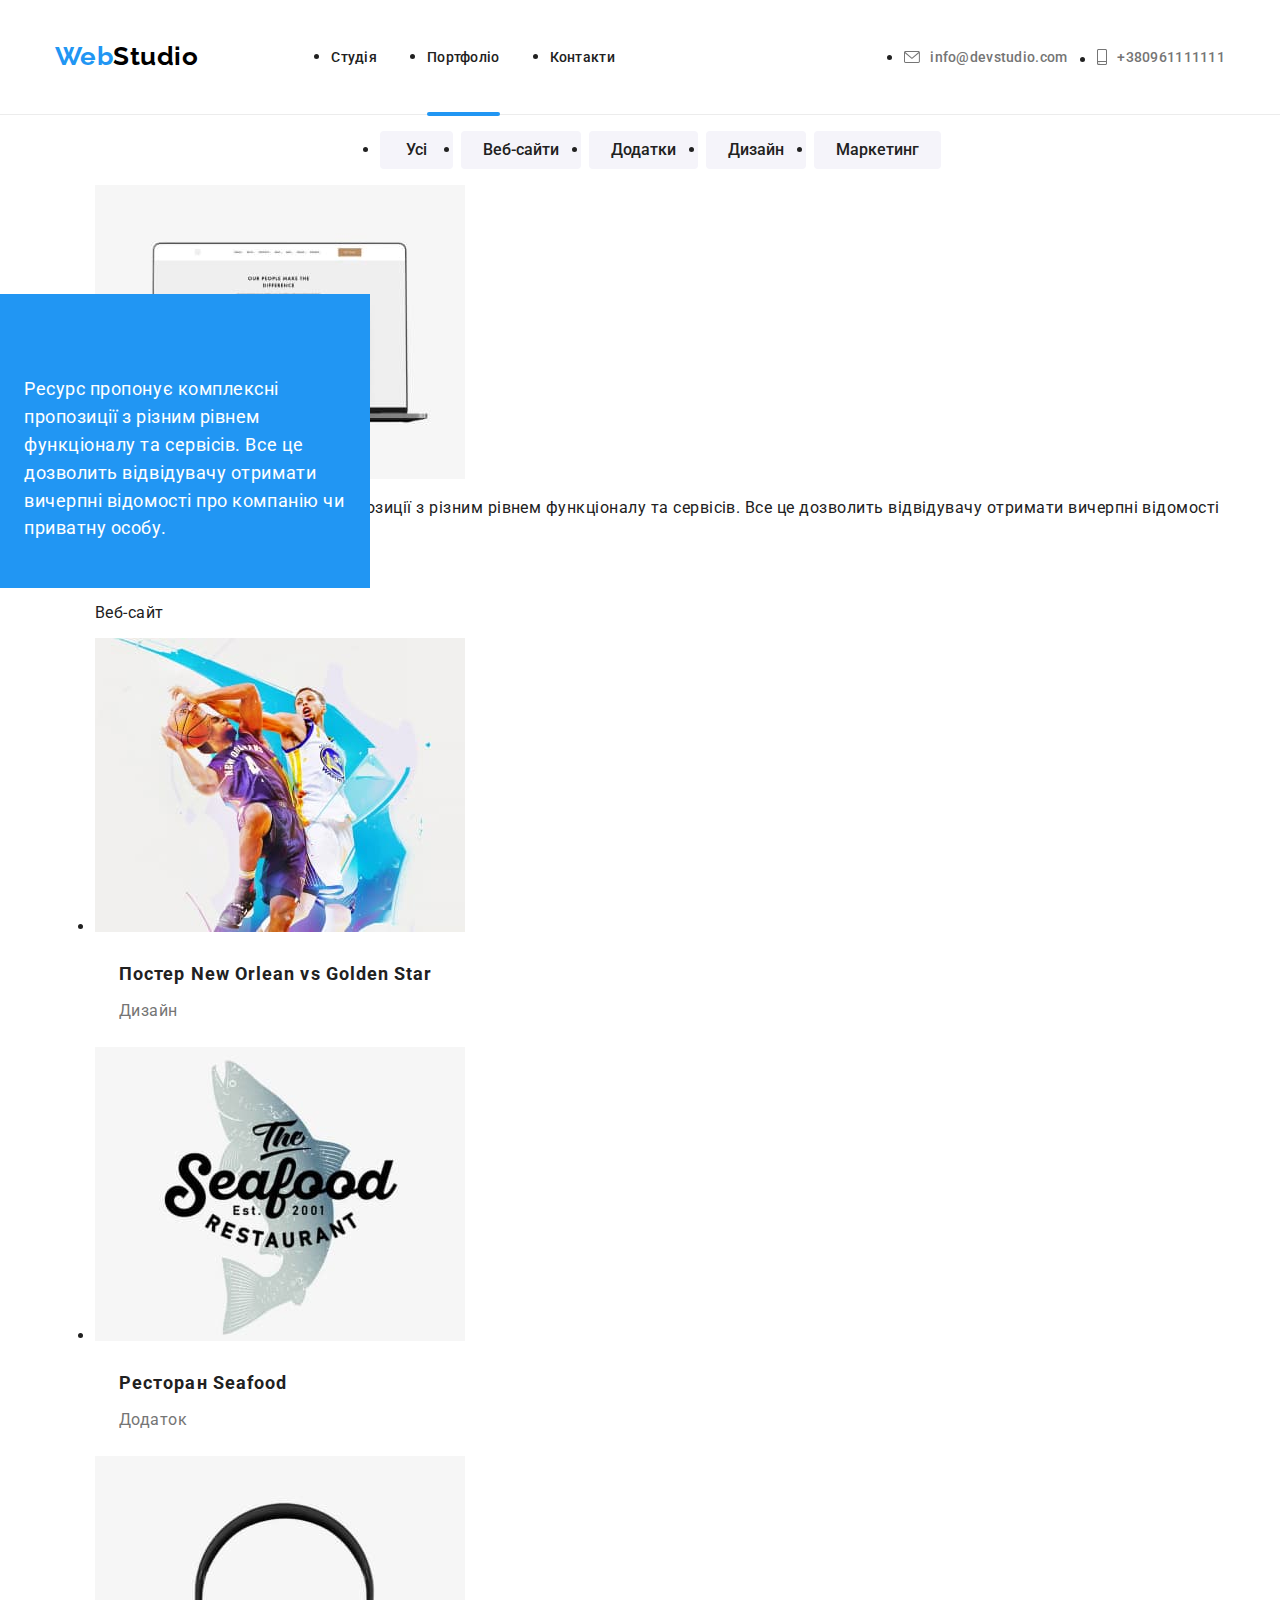
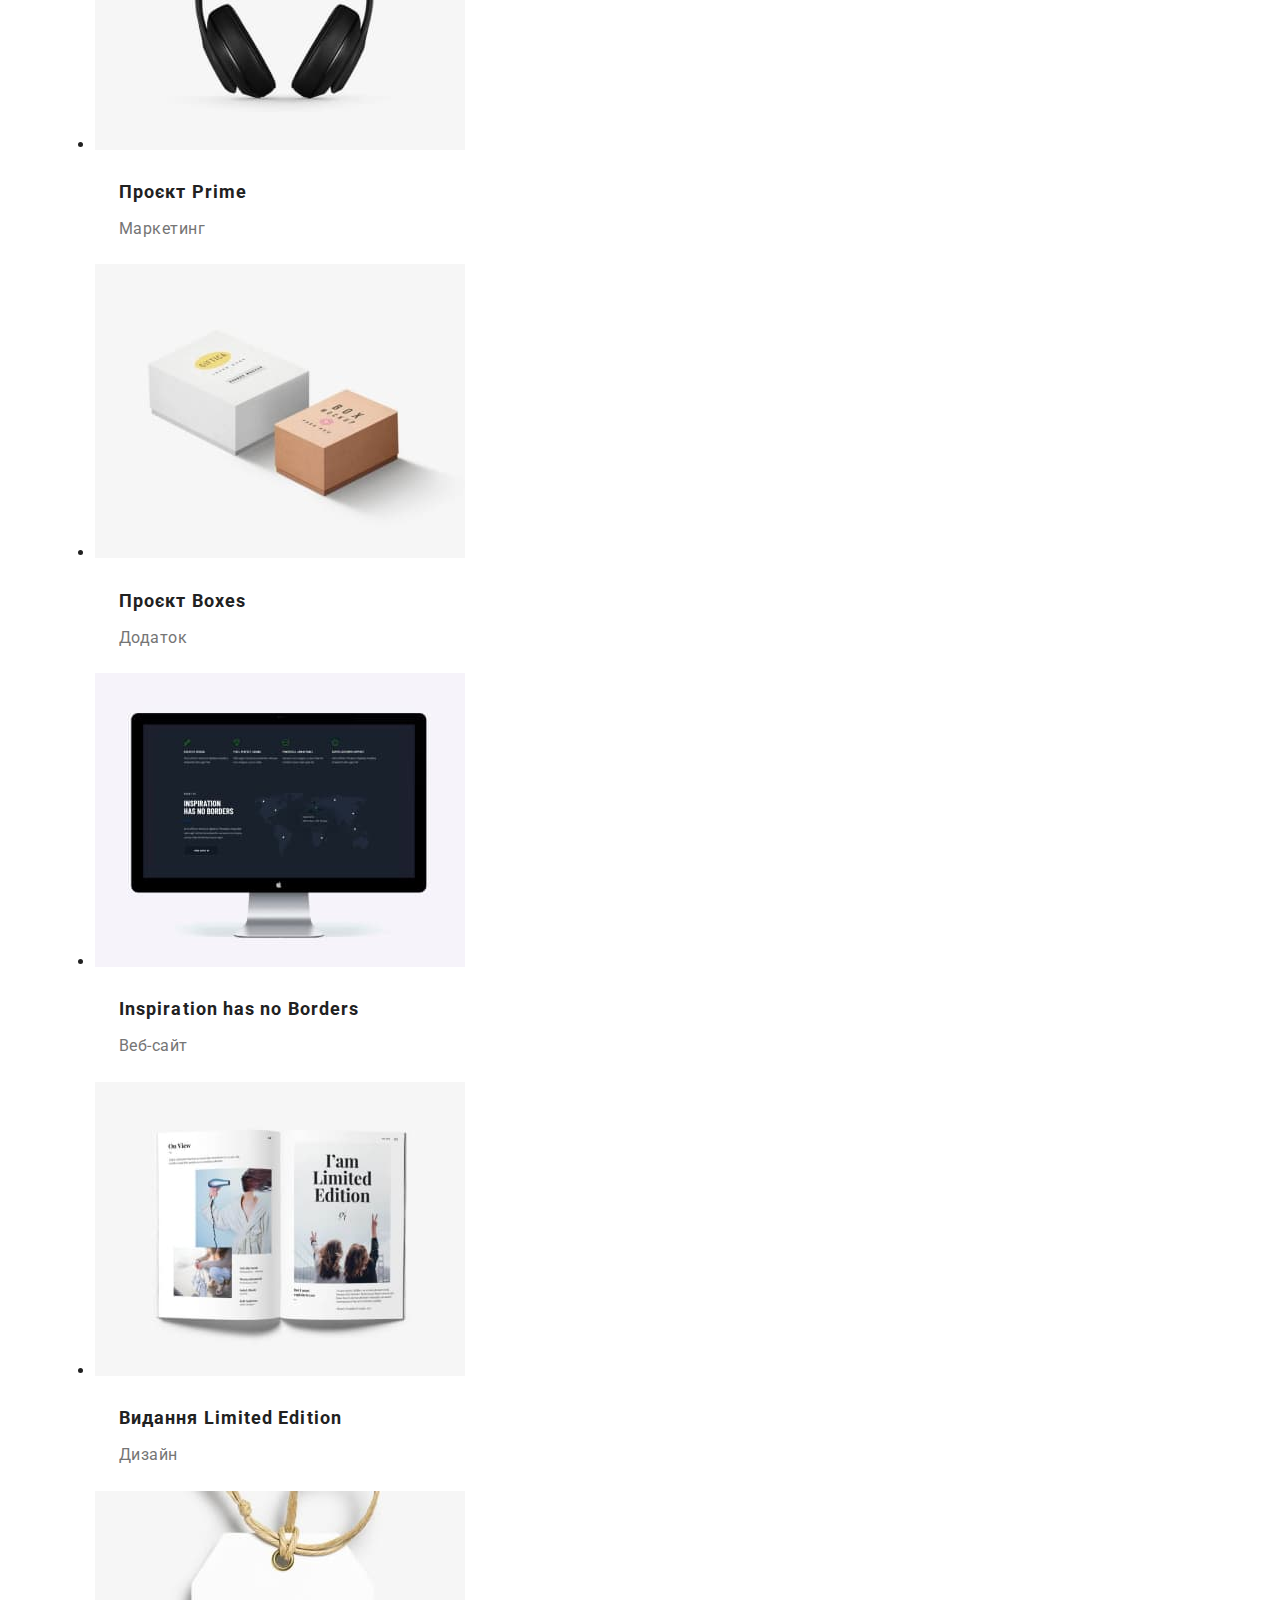
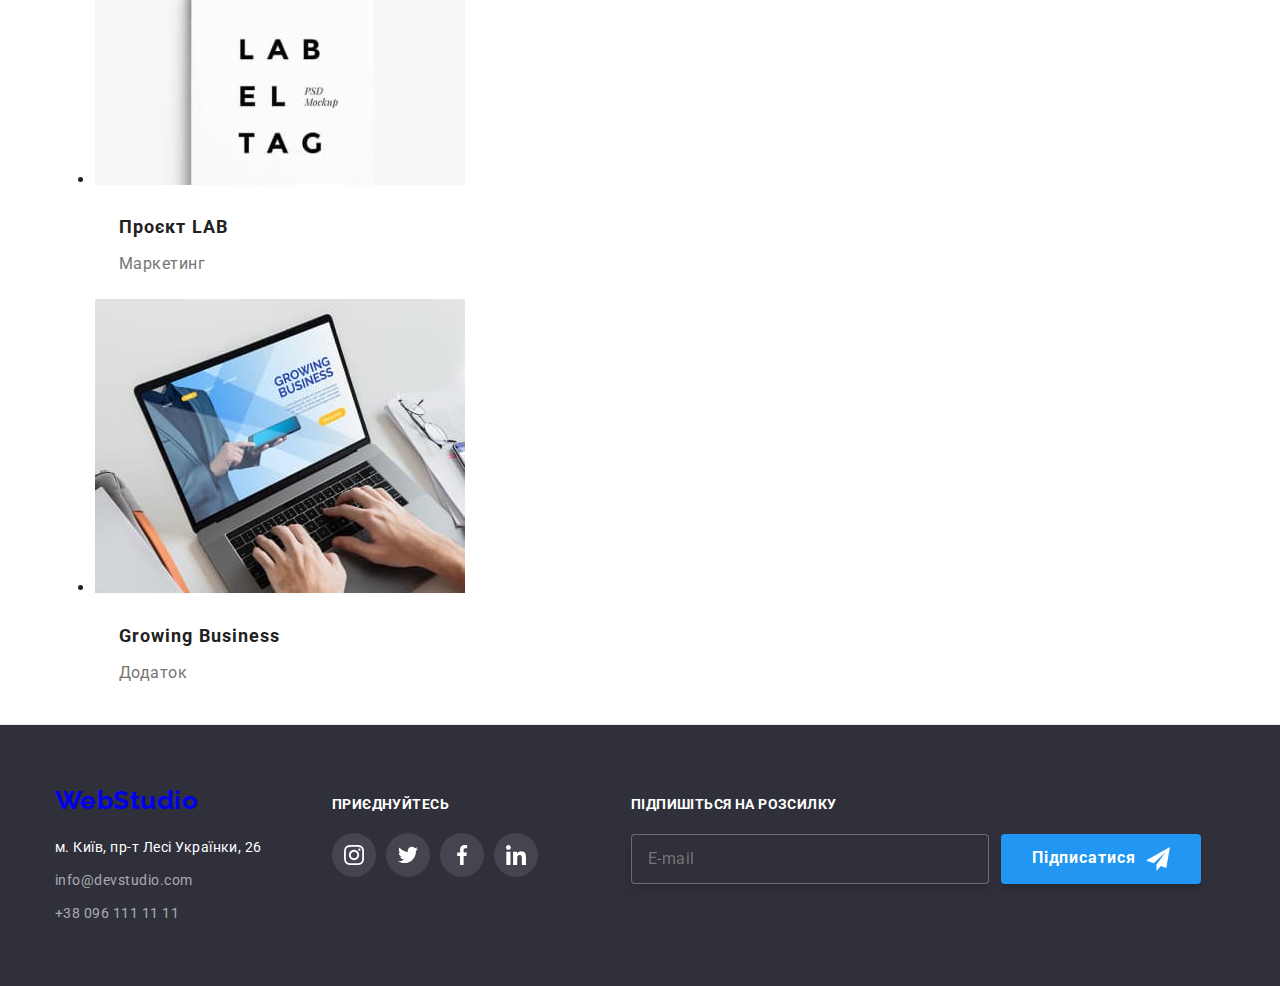
==== portfolio.html @ 1a18582b "Резка в scss, меняет названия классов портфолио" ====
<!DOCTYPE html>
<html lang="en">
  <head>
    <meta charset="UTF-8" />
    <meta http-equiv="X-UA-Compatible" content="IE=edge" />
    <meta name="viewport" content="width=device-width, initial-scale=1.0" />
    <title>Портфоліо</title>
    <link
      href="https://fonts.googleapis.com/css2?family=Raleway:wght@700&family=Roboto:wght@400;500;700;900&display=swap"
      rel="stylesheet"
    />
    <link
      rel="stylesheet"
      href="https://cdnjs.cloudflare.com/ajax/libs/modern-normalize/1.0.0/modern-normalize.min.css"
    />
    <link rel="stylesheet" href="./css/main.min.css" />
    <link rel="stylesheet" href="./css/styles.css" />
  </head>
  <body>
    <!--Шапка сайту-->
    <header class="header">
      <section class="section">
        <div class="container">
          <nav class="header__navigation">
            <a href="./index.html" class="header__logo logo">
              <span class="logo__first">Web</span><span class="logo__second">Studio</span>
            </a>
            <ul class="site-menu__list site-menu">
              <li class="site-menu__item">
                <a href="./index.html" class="site-menu__link">Студія</a>
              </li>
              <li class="site-menu__item">
                <a href="Портфоліо" class="site-menu__link site-menu__link--current">Портфоліо</a>
              </li>
              <li class="site-menu__item">
                <a href="Контакти" class="site-menu__link">Контакти</a>
              </li>
            </ul>
          </nav>
          <ul class="contact__list contact">
            <li class="contact__item">
              <a class="contact__link" href="#" aria-label="envelope">
                <svg class="contact__icon" width="16" height="12">
                  <use href="./images/symbol-defs.svg#icon-envelope"></use>
                </svg>
                info@devstudio.com
              </a>
            </li>
            <li class="contact__item">
              <a class="contact__link" href="#" aria-label="smartphone">
                <svg class="contact__icon" width="10" height="16">
                  <use href="./images/symbol-defs.svg#icon-smartphone"></use>
                </svg>
                +380961111111
              </a>
            </li>
          </ul>
        </div>
      </section>
    </header>

    <main>
      <section class="section">
        <div class="container">
          <div class="portfolio">
            <h1 class="title-none">Портфоліо</h1>
            <ul class="portfolio-menu__list portfolio-menu">
              <li class="portfolio-menu__button">
                <button type="button" class="portfolio__button">Усі</button>
              </li>
              <li class="portfolio-menu__button">
                <button type="button" class="portfolio__button">Веб-сайти</button>
              </li>
              <li class="portfolio-menu__button">
                <button type="button" class="portfolio__button">Додатки</button>
              </li>
              <li class="portfolio-menu__button">
                <button type="button" class="portfolio__button">Дизайн</button>
              </li>
              <li class="portfolio-menu__button">
                <button type="button" class="portfolio__button">Маркетинг</button>
              </li>
            </ul>

            <ul class="projects__list projects">
              <li class="projects__item">
                <div class="projects__box">
                  <img src="./images/technocrack.jpg" alt="technocrack" width="370" height="294" />
                  <div class="projects__overlay">
                    <p>
                      Ресурс пропонує комплексні пропозиції з різним рівнем функціоналу та сервісів.
                      Все це дозволить відвідувачу отримати вичерпні відомості про компанію чи
                      приватну особу.
                    </p>
                  </div>
                </div>
                <div class="projects__name">
                  <h2 class="projects__title">Технокряк</h2>
                  <p class="projects__technology">Веб-сайт</p>
                </div>
              </li>

              <li class="projects__item">
                <div class="projects__box">
                  <img
                    src="./images/posternewstar.jpg"
                    alt="Постер New Orlean vs Golden Star"
                    width="370"
                    height="294"
                  />
                  <div class="projects-overlay">
                    <p>
                      Ресурс пропонує комплексні пропозиції з різним рівнем функціоналу та сервісів.
                      Все це дозволить відвідувачу отримати вичерпні відомості про компанію чи
                      приватну особу.
                    </p>
                  </div>
                </div>
                <div class="collection-name">
                  <h2 class="title">Постер New Orlean vs Golden Star</h2>
                  <p class="text">Дизайн</p>
                </div>
              </li>

              <li class="projects__item">
                <div class="projects__box">
                  <img
                    src="./images/restaurantseafood.jpg"
                    alt="Ресторан Seafood"
                    width="370"
                    height="294"
                  />
                  <div class="projects-overlay">
                    <p>
                      Ресурс пропонує комплексні пропозиції з різним рівнем функціоналу та сервісів.
                      Все це дозволить відвідувачу отримати вичерпні відомості про компанію чи
                      приватну особу.
                    </p>
                  </div>
                </div>

                <div class="collection-name">
                  <h2 class="title">Ресторан Seafood</h2>
                  <p class="text">Додаток</p>
                </div>
              </li>

              <li class="projects__item">
                <div class="projects__box">
                  <img
                    src="./images/projectprime.jpg"
                    alt="Проєкт Prime"
                    width="370"
                    height="294"
                  />
                  <div class="projects-overlay">
                    <p>
                      Ресурс пропонує комплексні пропозиції з різним рівнем функціоналу та сервісів.
                      Все це дозволить відвідувачу отримати вичерпні відомості про компанію чи
                      приватну особу.
                    </p>
                  </div>
                </div>

                <div class="collection-name">
                  <h2 class="title">Проєкт Prime</h2>
                  <p class="text">Маркетинг</p>
                </div>
              </li>

              <li class="projects__item">
                <div class="projects__box">
                  <img
                    src="./images/projectboxes.jpg"
                    alt="Проєкт Boxes"
                    width="370"
                    height="294"
                  />
                  <div class="projects-overlay">
                    <p>
                      Ресурс пропонує комплексні пропозиції з різним рівнем функціоналу та сервісів.
                      Все це дозволить відвідувачу отримати вичерпні відомості про компанію чи
                      приватну особу.
                    </p>
                  </div>
                </div>
                <div class="collection-name">
                  <h2 class="title">Проєкт Boxes</h2>
                  <p class="text">Додаток</p>
                </div>
              </li>

              <li class="projects__item">
                <div class="projects__box">
                  <img
                    src="./images/inspiration.jpg"
                    alt="Inspiration has no Borders"
                    width="370"
                    height="294"
                  />
                  <div class="projects-overlay">
                    <p>
                      Ресурс пропонує комплексні пропозиції з різним рівнем функціоналу та сервісів.
                      Все це дозволить відвідувачу отримати вичерпні відомості про компанію чи
                      приватну особу.
                    </p>
                  </div>
                </div>
                <div class="collection-name">
                  <h2 class="title">Inspiration has no Borders</h2>
                  <p class="text">Веб-сайт</p>
                </div>
              </li>

              <li class="projects__item">
                <div class="projects__box">
                  <img
                    src="./images/limitededition.jpg"
                    alt="Видання Limited Edition"
                    width="370"
                    height="294"
                  />
                  <div class="projects-overlay">
                    <p>
                      Ресурс пропонує комплексні пропозиції з різним рівнем функціоналу та сервісів.
                      Все це дозволить відвідувачу отримати вичерпні відомості про компанію чи
                      приватну особу.
                    </p>
                  </div>
                </div>

                <div class="collection-name">
                  <h2 class="title">Видання Limited Edition</h2>
                  <p class="text">Дизайн</p>
                </div>
              </li>

              <li class="projects__item">
                <div class="projects__box">
                  <img src="./images/projectlab.jpg" alt="Проєкт LAB" width="370" height="294" />
                  <div class="projects-overlay">
                    <p>
                      Ресурс пропонує комплексні пропозиції з різним рівнем функціоналу та сервісів.
                      Все це дозволить відвідувачу отримати вичерпні відомості про компанію чи
                      приватну особу.
                    </p>
                  </div>
                </div>

                <div class="collection-name">
                  <h2 class="title">Проєкт LAB</h2>
                  <p class="text">Маркетинг</p>
                </div>
              </li>

              <li class="projects__item">
                <div class="projects__box">
                  <img
                    src="./images/growingbusiness.jpg"
                    alt="Growing Business"
                    width="370"
                    height="294"
                  />
                  <div class="projects-overlay">
                    <p>
                      Ресурс пропонує комплексні пропозиції з різним рівнем функціоналу та сервісів.
                      Все це дозволить відвідувачу отримати вичерпні відомості про компанію чи
                      приватну особу.
                    </p>
                  </div>
                </div>

                <div class="collection-name">
                  <h2 class="title">Growing Business</h2>
                  <p class="text">Додаток</p>
                </div>
              </li>
            </ul>
          </div>
        </div>
      </section>
    </main>

    <!--Footer-->
    <footer>
      <div class="footer">
        <div class="container social">
          <div>
            <a href="./index.html" class="logo">
              <span class="logo-first">Web</span><span class="logo-third">Studio</span>
            </a>
            <!--Contacts-->
            <address class="contacts">
              <ul class="contacts list">
                <li class="item">
                  <a
                    href="https://goo.gl/maps/4yeFiKxMRU1gBtnu8"
                    target="_blank"
                    rel="noopener noreferrer"
                    class="address list"
                    >м. Київ, пр-т Лесі Українки, 26</a
                  >
                </li>
                <li class="item email"><a href="" class="connect">info@devstudio.com</a></li>
                <li class="item phone"><a href="" class="connect">+38 096 111 11 11</a></li>
              </ul>
            </address>
          </div>

          <div class="vector">
            <h2 class="title">приєднуйтесь</h2>
            <ul class="vector list">
              <li class="item">
                <a class="link-svg" href="#" aria-label="instagram">
                  <svg class="icon" width="20" height="20">
                    <use href="./images/symbol-defs.svg#icon-instagram"></use>
                  </svg>
                </a>
              </li>
              <li class="item">
                <a class="link-svg" href="#" aria-label="twitter">
                  <svg class="icon" width="20" height="20">
                    <use href="./images/symbol-defs.svg#icon-twitter"></use>
                  </svg>
                </a>
              </li>
              <li class="item">
                <a class="link-svg" href="#" aria-label="facebook">
                  <svg class="icon" width="20" height="20">
                    <use href="./images/symbol-defs.svg#icon-facebook"></use>
                  </svg>
                </a>
              </li>
              <li class="item">
                <a class="link-svg" href="#" aria-label="linkedin">
                  <svg class="icon" width="20" height="20">
                    <use href="./images/symbol-defs.svg#icon-linkedin"></use>
                  </svg>
                </a>
              </li>
            </ul>
          </div>
          <div>
            <form class="submit-form" autocomplete="off">
              <div class="submit-field">
                <label for="email">Підпишіться на розсилку</label>
                <div class="submit">
                  <input type="email" name="email" id="email" placeholder="E-mail" />
                  <button class="submit-button" type="submit">
                    Підписатися
                    <svg class="submit-svg" width="24" height="24">
                      <use href="./images/button_send/symbol-defs.svg#icon-icon-send-2-1"></use>
                    </svg>
                  </button>
                </div>
              </div>
            </form>
          </div>
        </div>
      </div>
    </footer>
  </body>
</html>
---- css/main.min.css ----
:root{--primary-text-color: rgba(33, 33, 33, 1);--secondary-text-color: rgba(117, 117, 117, 1);--tertiary-text-color: rgba(255, 255, 255, 0.6);--accent-color: rgba(33, 150, 243, 1);--logo-first-color: rgba(0, 0, 0, 1);--button-text-color: rgba(255, 255, 255, 1);--bcg-button-color: rgba(245, 244, 250, 1);--bcg-hero-color: rgba(47, 48, 58, 1);--color-border-projects: rgba(238, 238, 238, 1);--color-border-header: rgba(236, 236, 236, 1);--color-icon: rgba(175, 177, 184, 1);--gradient-hero: rgba(47, 48, 58, 0.4);--color-thumb-text: rgba(47, 48, 58, 0.8);--form-field-input: rgba(33, 33, 33, 0.2);--form-button-bcg-hover: rgba(24, 140, 232, 1)}:root{--timing-function: cubic-bezier(0.4, 0, 0.2, 1)}body{background-color:var(--button-text-color);color:var(--primary-text-color);font-family:"Roboto",sans-serif;font-weight:400;font-style:normal;letter-spacing:.03em}.list{padding:0;margin:0;list-style:none}.container{width:1200px;margin-left:auto;margin-right:auto;padding-right:15px;padding-left:15px}.section .title{margin:0;color:var(--primary-text-color);font-weight:700;font-size:36px;line-height:1.2;text-align:center;letter-spacing:.03em}.section .title-none{display:none}.section h2.title{margin-bottom:50px}.container{display:flex;align-items:center}.section{display:flex;border-bottom-width:1px;border-bottom-style:solid;border-bottom-color:var(--color-border-header)}.header__navigation{display:flex;align-items:center}.site-menu__list{display:flex;position:relative;padding-top:32px;padding-bottom:32px;margin-left:93px}.site-menu__list .site-menu__item+.site-menu__item{margin-left:50px}.site-menu__link{color:var(--primary-text-color);font-weight:500;font-size:14px;line-height:1.2;letter-spacing:.02em;text-decoration:none;transition:color 250ms var(--timing-function)}.site-menu__link:hover,.site-menu__link:focus{color:var(--accent-color)}.site-menu__link--current{position:relative}.site-menu__link--current::after{content:"";position:absolute;left:0;top:63px;bottom:0;width:100%;height:4px;background-color:var(--accent-color);-webkit-text-decoration:dashed;text-decoration:dashed;border-radius:2px;opacity:1}.contact__list{display:flex;margin-left:auto}.contact__list .contact__item+.contact__item{margin-left:30px}.contact__link{display:inline-flex;align-items:center;padding-top:32px;padding-bottom:32px;color:var(--secondary-text-color);font-weight:500;font-size:14px;line-height:1.2;letter-spacing:.02em;text-decoration:none;transition:color 250ms var(--timing-function)}.contact__link:hover,.contact__link:focus{color:var(--accent-color)}.contact__link .contact__icon{fill:currentColor;margin-right:10px}.overlay{max-width:1600px;height:600px;margin-right:auto;margin-left:auto;padding-top:200px;padding-bottom:200px;outline:1px solid var(--overlay);background-image:linear-gradient(var(--gradient-hero), var(--gradient-hero)),url("../images/hero.jpg");background-color:var(--bcg-hero-color);background-repeat:no-repeat;background-position:center;background-size:cover;text-align:center}.hero{text-align:center}.hero__title{margin-top:0;margin-bottom:30px;color:var(--button-text-color);font-weight:900;font-size:44px;line-height:1.36;letter-spacing:.06em;text-transform:uppercase}.features{display:flex}.features .feature+.feature{margin-left:30px}.section.features{padding-bottom:94px;padding-top:94px}.features .title{margin-top:30px;margin-bottom:10px;color:var(--primary-text-color);font-weight:700;font-size:14px;line-height:1.2;text-transform:uppercase;text-align:left}.features .text{color:var(--secondary-text-color);font-size:14px;line-height:1.71}.feature::before{display:inline-block;content:"";width:270px;height:120px;border-radius:4px;background-color:var(--bcg-button-color);background-repeat:no-repeat;background-position:center}.feature.first::before{background-image:url(../images/antenna.svg)}.feature.second::before{background-image:url(../images/clock.svg)}.feature.third::before{background-image:url(../images/diagram.svg)}.feature.fouth::before{background-image:url(../images/astronaut.svg)}.section.works{padding-bottom:94px}.work{display:flex;justify-content:space-between;max-height:294px}.work .item{display:block;position:relative;overflow:hidden}.thumb-text{margin:0;padding-top:27px;padding-bottom:27px}.thumb-img>.thumb-card{display:flex;content:"";position:absolute;width:370px;height:70px;bottom:0;justify-content:center;color:var(--button-text-color);background-color:var(--color-thumb-text);font-weight:700;font-size:14px;line-height:1.14;text-align:center;letter-spacing:.03em;text-transform:uppercase}.command.list{display:flex;justify-content:space-between}.command.list .item{background-color:var(--button-text-color)}.section.command{padding-top:94px;padding-bottom:94px;background-color:var(--bcg-button-color)}.command.list .title{margin-bottom:10px;color:var(--primary-text-color);font-weight:500;font-size:16px;line-height:1.2;text-align:center}.command.list .post{margin-top:0;margin-bottom:0;color:var(--secondary-text-color);font-size:16px;line-height:1.2;text-align:center}.command-name{padding-top:30px;padding-bottom:30px;box-shadow:0px 1px 3px rgba(0,0,0,.12),0px 1px 1px rgba(0,0,0,.14),0px 2px 1px rgba(0,0,0,.2);border-radius:0px 0px 4px 4px}.command-name .vector.list{display:flex;justify-content:center;margin-top:16px}.command-name.list .item{margin-right:10px}.command-name.list .item:last-child{margin-right:0}.command-name .link-svg{display:flex;width:44px;height:44px;justify-content:center;align-items:center;color:var(--color-icon);transition:color 250ms var(--timing-function),background-color 250ms var(--timing-function)}.command-name .link-svg:hover,.command-name .link-svg:focus{color:var(--button-text-color);background-color:var(--accent-color)}.command-name .icon{fill:currentColor}.section.regularclient{padding-top:94px;padding-bottom:94px}.clients.list{display:flex;justify-content:space-between}ul.clients .item{margin-right:30px;border-radius:1px}ul.clients .item:last-child{margin-right:0}.clients-svg{display:flex;width:170px;height:92px;justify-content:center;align-items:center;color:var(--color-icon);border:1px solid var(--color-icon);border-radius:4px;transition:color 250ms var(--timing-function),border 250ms var(--timing-function)}.clients-svg:hover,.clients-svg:focus{color:var(--accent-color);border:1px solid var(--accent-color)}.clients-icon{fill:currentColor}.footer{display:flex;padding-top:60px;padding-bottom:60px;background-color:var(--bcg-hero-color)}.footer .address{color:var(--button-text-color);font-style:normal;font-size:14px;line-height:1.7;text-decoration:none;transition:color 250ms var(--timing-function)}.footer .address:hover,.footer .address:hover{color:var(--accent-color)}.footer .connect{color:var(--tertiary-text-color);font-style:normal;font-size:14px;line-height:1.7;text-decoration:none;transition:color 250ms var(--timing-function)}.footer .connect:hover,.footer .connect:focus{color:var(--accent-color)}.footer .logo{padding-top:0;padding-bottom:0;margin-bottom:20px}.contacts .item{margin-top:9px}.projects .title{color:var(--primary-text-color);font-weight:700;font-size:18px;line-height:2;letter-spacing:.06em;text-align:left}.projects h2.title{margin-bottom:4px}.projects .text{margin-top:0;margin-bottom:0;color:var(--secondary-text-color);font-size:16px;line-height:1.9;text-align:left}.section ul.button.list{padding:0;margin-bottom:50px;padding-top:0;padding-bottom:0}ul.projects.list{display:flex;flex-wrap:wrap}.projects.item{display:block;position:relative;width:370px;margin-right:30px;margin-bottom:30px;border:1px solid var(--color-border-projects);overflow:hidden;transition:box-shadow 250ms var(--timing-function),border 250ms var(--timing-function)}.projects.item:hover{box-shadow:0px 1px 1px rgba(0,0,0,.12),0px 4px 4px rgba(0,0,0,.06),1px 4px 6px rgba(0,0,0,.16);border:1px solid var(--color-border-projects)}.projects.item:nth-child(3n){margin-right:0}.projects.item:nth-last-child(-n+3){margin-bottom:0}.section.portfolio-collection{padding-top:94px;padding-bottom:94px}.collection-name{padding:20px 24px}.box{display:block;content:"";position:relative;width:370px;height:294px;margin-left:auto;margin-right:auto;overflow:hidden}.projects.item:hover .projects-overlay{transform:translateY(0)}.projects-overlay{position:absolute;top:0;left:0;width:370px;height:294px;background-color:rgba(33,150,243,.9);transform:translateY(100%);transition:transform 250ms var(--timing-function)}.projects-overlay>p{padding:63px 24px;color:var(--button-text-color);font-weight:400;font-size:18px;line-height:1.55;letter-spacing:.03em}.logo{display:block;padding-top:24px;padding-bottom:25px;font-family:"Raleway",sans-serif;font-weight:700;font-size:26px;line-height:1.2;text-decoration:none}.logo__first{color:var(--accent-color)}.logo__second{color:var(--logo-first-color)}.logo__third{color:var(--button-text-color)}.button.primary{border-radius:4px;border:rgba(0,0,0,0);padding:10px 32px;min-width:216px;background-color:var(--accent-color);box-shadow:0px 4px 4px rgba(0,0,0,.15);color:var(--button-text-color);font-family:inherit;font-weight:700;font-size:16px;line-height:1.88;letter-spacing:.06em;text-align:center;align-items:center}.portfolio-menu__list{display:flex;justify-content:center}.portfolio-menu__list .portfolio-menu__button+.portfolio-menu__button{margin-left:8px}.portfolio__button{display:inline-block;border-radius:4px;border:rgba(0,0,0,0);padding:6px 22px;min-width:73px;background-color:var(--bcg-button-color);color:var(--primary-text-color);box-shadow:none;border-radius:4px;font-family:inherit;font-weight:500;font-size:16px;line-height:1.6;text-align:center;transition:background-color 250ms var(--timing-function),color 250ms var(--timing-function),box-shadow 250ms var(--timing-function)}.portfolio__button:hover,.portfolio__button:focus{background-color:var(--accent-color);color:var(--button-text-color);box-shadow:0px 3px 1px rgba(0,0,0,.1),0px 1px 2px rgba(0,0,0,.08),0px 2px 2px rgba(0,0,0,.12)}.submit-button{display:flex;justify-content:center;align-items:center;min-width:200px;height:50px;margin-left:12px;padding:0;font-weight:700;font-size:16px;line-height:1.9;text-align:center;letter-spacing:.06em;color:var(--button-text-color);background-color:var(--accent-color);box-shadow:0px 4px 4px rgba(0,0,0,.15);border:var(--accent-color);border-radius:4px}.form-button{display:flex;content:"";justify-content:center;align-items:center;width:200px;height:50px;padding:10px 52px;margin:auto;margin-top:30px;font-weight:700;font-size:16px;line-height:1.87;text-align:center;letter-spacing:.06em;color:var(--button-text-color);background:var(--accent-color);box-shadow:0px 4px 4px rgba(0,0,0,.15);border:var(--accent-color);border-radius:4px;transition:background-color 250ms var(--timing-function),box-shadow 250ms var(--timing-function),cursor 250ms var(--timing-function)}.form-button:hover,.form-button:focus{background-color:var(--form-button-bcg-hover);box-shadow:0px 4px 4px rgba(0,0,0,.15);cursor:pointer}.container.social{display:flex;align-items:baseline}div.vector{margin-left:70px}.vector .title{margin-bottom:20px;color:var(--button-text-color);font-weight:700;font-size:14px;line-height:1.14;letter-spacing:.03em;text-transform:uppercase}.vector .list{display:flex}.vector.list .item{margin-right:10px}.vector.list .item:last-child{margin-right:0}.link-svg{display:flex;justify-content:center;align-items:center;width:44px;height:44px;border-radius:50%;fill:var(--button-text-color);background:rgba(255,255,255,.1);transition:background-color 250ms var(--timing-function)}.link-svg:hover,.link-svg:focus{background-color:var(--accent-color)}.container .submit-form{display:block}.submit-field>label{min-width:207px;font-weight:700;font-size:14px;line-height:1.14;letter-spacing:.03em;text-transform:uppercase;color:var(--button-text-color)}.submit-field{position:relative;margin-left:93px}.submit{display:flex;margin-top:20px}.submit>input{display:flex;align-items:center;min-width:358px;height:50px;padding:0;padding-left:16px;font-weight:400;font-size:16px;line-height:1.25;letter-spacing:.03em;color:var(--tertiary-text-color);background-color:var(--bcg-hero-color);border:1px solid rgba(255,255,255,.3);filter:drop-shadow(0px 4px 4px rgba(0, 0, 0, 0.15));border-radius:4px}.submit-svg{width:24px;height:24px;padding:0;margin-left:10px;fill:currentColor}.backdrop{position:fixed;top:0;left:0;width:100%;height:100%;background-color:rgba(0,0,0,.2);opacity:1;visibility:visible;transition:opacity 250ms var(--timing-function),visibility 250ms var(--timing-function)}.modal{position:absolute;left:50%;top:50%;transform:translate(-50%, -50%) scale(1);min-width:528px;min-height:581px;background:var(--button-text-color);box-shadow:0px 1px 3px rgba(0,0,0,.12),0px 1px 1px rgba(0,0,0,.14),0px 2px 1px rgba(0,0,0,.2);border-radius:4px;transition:transform 250ms var(--timing-function)}.backdrop.is-hidden{visibility:hidden;opacity:0;pointer-events:none}.backdrop.is-hidden .modal{transform:translate(-50%, -50%) scale(0.6)}.button-modal-close{display:flex;position:absolute;content:"";justify-content:center;align-items:center;top:8px;right:8px;width:30px;height:30px;background:var(--button-text-color);border:1px solid rgba(0,0,0,.1);border-radius:50%;transition:cursor 250ms var(--timing-function)}.button-modal-close:hover{cursor:pointer}.close-svg{width:18px;height:18px;transition:fill 250ms var(--timing-function)}.close-svg:hover{fill:var(--accent-color)}.form-title{margin-top:40px;margin-bottom:12px;font-weight:700;font-size:20px;line-height:1.15;text-align:center;letter-spacing:.03em;color:var(--primary-text-color)}.form-field{display:flex;flex-direction:column;margin-bottom:10px;margin-right:40px;margin-left:40px}.form-label{position:relative;margin-bottom:4px;font-weight:400;font-size:12px;line-height:1.17;letter-spacing:.01em;text-align:left;color:var(--secondary-text-color)}.form-icon.first{position:absolute;width:18px;height:18px;top:50%;left:15px;transform:translateY(-60%);transition:fill 250ms var(--timing-function)}.form-icon.second{position:absolute;width:18px;height:18px;top:50%;left:15px;transform:translateY(-60%);transition:fill 250ms var(--timing-function)}.form-icon.third{position:absolute;width:18px;height:18px;top:50%;left:15px;transform:translateY(-60%);transition:fill 250ms var(--timing-function)}.form-input:hover~.form-icon,.form-input:focus~.form-icon{fill:var(--accent-color)}.form-input{margin:0;padding:0;padding-left:42px;width:448px;height:40px;border:1px solid var(--form-field-input);border-radius:4px;transition:border 250ms var(--timing-function),cursor 250ms var(--timing-function)}.form-input:hover,.form-input:focus{border:1px solid var(--accent-color);cursor:pointer}.case{position:relative;margin:0;padding:0}.form-field #feedback.form-textarea::-moz-placeholder{font-weight:400;font-size:12px;line-height:1.17;letter-spacing:.01em;color:rgba(117,117,117,.5)}.form-field #feedback.form-textarea:-ms-input-placeholder{font-weight:400;font-size:12px;line-height:1.17;letter-spacing:.01em;color:rgba(117,117,117,.5)}.form-field #feedback.form-textarea::placeholder{font-weight:400;font-size:12px;line-height:1.17;letter-spacing:.01em;color:rgba(117,117,117,.5)}.form-textarea{width:448px;height:120px;padding:12px 16px;resize:none;border:1px solid var(--form-field-input);border-radius:4px;transition:border 250ms var(--timing-function),cursor 250ms var(--timing-function)}.form-textarea:hover,.form-textarea:focus{border:1px solid var(--accent-color);cursor:pointer}.form-input.checkbox{position:absolute;width:1px;height:1px;margin:-1px;padding:0;bottom:0;clip:rect(0 0 0 0);overflow:hidden}.icon-checkbox{margin-right:7px;border:2px solid var(--primary-text-color);fill:rgba(0,0,0,0)}.form-input.checkbox:checked+.form-label.text .icon-checkbox{background-color:var(--accent-color);border:none;fill:var(---text-color);border:1px solid var(--accent-color);cursor:pointer}.form-label.text{display:flex;content:"";justify-content:center;align-items:center;margin:0;padding:0;font-weight:400;font-size:14px;line-height:1.71;letter-spacing:.03em;color:var(--secondary-text-color)}.form-label .form-link{margin:0;color:var(--accent-color);text-decoration:none}.form-fields.checkbox{display:flex;content:"";align-items:center;justify-content:center}/*# sourceMappingURL=main.min.css.map */
---- css/styles.css ----
/* цвет основного теста rgba(33, 33, 33, 1) */
/* вторичный цвет теста rgba(117, 117, 117, 1) */
/* третичный цвет теста rgba(255, 255, 255, 0.6) */
/* цвет лого черный rgba(0, 0, 0, 1) */
/* цвет лого синий, bcg Button, hover rgba(33, 150, 243, 1) */
/* цвет основного фона, color hero, color Button rgba(255, 255, 255, 1) */
/* вторичный цвет фона, bcg Button secondary rgba(245, 244, 250, 1) */
/* третичный цвет фона footer, фона hero rgba(47, 48, 58, 1) */
/* color-border-projects: rgba(238, 238, 238, 1) */
/* color-border-header: rgba(236, 236, 236, 1) */
/* color-icon: rgba(175, 177, 184, 1) */
/* gradient-hero: rgba(47, 48, 58, 0.4) */
/* color-thumb-text: rgba(47, 48, 58, 0.8); */
/* form-field-input rgba(33, 33, 33, 0.2); */
/* form-button-bcg-hover: rgba(24, 140, 232, 1); */

/* :root {
  --primary-text-color: rgba(33, 33, 33, 1);
  --secondary-text-color: rgba(117, 117, 117, 1);
  --tertiary-text-color: rgba(255, 255, 255, 0.6);
  --accent-color: rgba(33, 150, 243, 1);
  --logo-first-color: rgba(0, 0, 0, 1);
  --button-text-color: rgba(255, 255, 255, 1);
  --bcg-button-color: rgba(245, 244, 250, 1);
  --bcg-hero-color: rgba(47, 48, 58, 1);
  --color-border-projects: rgba(238, 238, 238, 1);
  --color-border-header: rgba(236, 236, 236, 1);
  --color-icon: rgba(175, 177, 184, 1);
  --gradient-hero: rgba(47, 48, 58, 0.4);
  --color-thumb-text: rgba(47, 48, 58, 0.8);
  --form-field-input: rgba(33, 33, 33, 0.2);
  --form-button-bcg-hover: rgba(24, 140, 232, 1);
}

:root {
  --timing-function: cubic-bezier(0.4, 0, 0.2, 1);
} */
/* 
body {
  background-color: var(--button-text-color);
  color: var(--primary-text-color);
  font-family: 'Roboto', sans-serif;
  font-weight: 400;
  font-style: normal;
  letter-spacing: 0.03em;
}

.list {
  padding: 0;
  margin: 0;
  list-style: none;
} */

/* Site nav */
/* .main-nav {
  display: flex;
  align-items: center;
}

.section.site-nav {
  border-bottom-width: 1px;
  border-bottom-style: solid;
  border-bottom-color: var(--color-border-header);
}

.nav {
  display: flex;
  align-items: center;
}

.logo {
  display: block;
  padding-top: 24px;
  padding-bottom: 25px;

  font-family: 'Raleway', sans-serif;
  font-weight: 700;
  font-size: 26px;
  line-height: 1.2;
  text-decoration: none;
}

.logo-first {
  color: var(--accent-color);
}

.logo-second {
  color: var(--logo-first-color);
}

.logo-third {
  color: var(--button-text-color);
}

.site-nav {
  display: flex;
  margin-left: 93px;
}

.site-nav .item+.item {
  margin-left: 50px;
}

.site-nav .link {
  display: block;
  position: relative;
  padding-top: 32px;
  padding-bottom: 32px;

  color: var(--primary-text-color);

  font-weight: 500;
  font-size: 14px;
  line-height: 1.2;
  letter-spacing: 0.02em;
  text-decoration: none;
  transition: color 250ms var(--timing-function);
}

.site-nav .link:hover,
.site-nav .link:focus {
  color: var(--accent-color);
}

.site-nav .link.current {
  color: var(--accent-color);
}

.site-nav .link.current::after {
  content: '';

  position: absolute;
  left: 0;
  bottom: 0;
  display: block;
  width: 100%;
  height: 4px;
  background-color: var(--accent-color);
  border-radius: 2px;

  opacity: 1;
}

.auth-nav {
  display: flex;
  margin-left: auto;
}

.auth-nav .item+.item {
  margin-left: 30px;
}

a.auth-svg {
  display: inline-flex;
  align-items: center;
  padding-top: 32px;
  padding-bottom: 32px;

  color: var(--secondary-text-color);

  font-weight: 500;
  font-size: 14px;
  line-height: 1.2;
  letter-spacing: 0.02em;
  text-decoration: none;

  transition: color 250ms var(--timing-function);
}

.auth-svg:hover,
.auth-svg:focus {
  color: var(--accent-color);
}

.page-header {
  background-color: var(--button-text-color);
}

.auth-svg {
  color: var(--secondary-text-color);
}

.icon-envelope {
  fill: currentColor;
  margin-right: 10px;
} */

/* Hero

.overlay {
  max-width: 1600px;
  height: 600px;
  margin-right: auto;
  margin-left: auto;
  padding-top: 200px;
  padding-bottom: 200px;

  outline: 1px solid var(--overlay);

  background-image: linear-gradient(var(--gradient-hero), var(--gradient-hero)), url("../images/hero.jpg");
  background-color: var(--bcg-hero-color);
  background-repeat: no-repeat;
  background-position: center;
  background-size: cover;

  text-align: center;
}

.hero {
  text-align: center;
}

.hero-title {
  margin-top: 0;
  margin-bottom: 30px;

  color: var(--button-text-color);

  font-weight: 900;
  font-size: 44px;
  line-height: 1.36;

  letter-spacing: 0.06em;
  text-transform: uppercase;
}

Button-Hero

.button.primary {
  border-radius: 4px;
  border: transparent;
  padding: 10px 32px;
  min-width: 216px;

  background-color: var(--accent-color);
  box-shadow: 0px 4px 4px rgba(0, 0, 0, 0.15);
  color: var(--button-text-color);

  font-family: inherit;
  font-weight: 700;
  font-size: 16px;
  line-height: 1.88;
  letter-spacing: 0.06em;
  text-align: center;
  align-items: center;
} 

.container {
  width: 1200px;
  margin-left: auto;
  margin-right: auto;
  padding-right: 15px;
  padding-left: 15px;
}

/* Button-Portfolio */

/* .section .button {
  background-color: var(--button-text-color);
}

ul.button.list {
  display: flex;
  justify-content: center;
}

.button.list .item+.item {
  margin-left: 8px;
}

.button.secondary {
  display: inline-block;
  border-radius: 4px;
  border: transparent;
  padding: 6px 22px;
  min-width: 73px;

  background-color: var(--bcg-button-color);
  color: var(--primary-text-color);
  box-shadow: none;
  border-radius: 4px;

  font-family: inherit;
  font-weight: 500;
  font-size: 16px;
  line-height: 1.6;
  text-align: center;

  transition: background-color 250ms var(--timing-function), color 250ms var(--timing-function), box-shadow 250ms var(--timing-function);
}

.button .button.secondary:hover,
.button .button.secondary:focus {
  background-color: var(--accent-color);
  color: var(--button-text-color);
  box-shadow: 0px 3px 1px rgba(0, 0, 0, 0.1), 0px 1px 2px rgba(0, 0, 0, 0.08),
    0px 2px 2px rgba(0, 0, 0, 0.12);
  
} */

/* Section */

/* .section .title {
  margin: 0;
  color: var(--primary-text-color);
  font-weight: 700;
  font-size: 36px;
  line-height: 1.2;
  text-align: center;
  letter-spacing: 0.03em;
}

.section .title-none {
  display: none;
}

.section h2.title {
  margin-bottom: 50px;
} */

/* Features
.features {
  display: flex;
}

.features .feature+.feature {
  margin-left: 30px;
}

.section.features {
  padding-bottom: 94px;
  padding-top: 94px;
}

.features .title {
  margin-top: 30px;
  margin-bottom: 10px;
  color: var(--primary-text-color);
  font-weight: 700;
  font-size: 14px;
  line-height: 1.2;
  text-transform: uppercase;
  text-align: left;
}

.features .text {
  color: var(--secondary-text-color);
  font-size: 14px;
  line-height: 1.71;
}

.feature::before {
  display: inline-block;
  content: '';
  width: 270px;
  height: 120px;
  border-radius: 4px;
  background-color: var(--bcg-button-color);
  background-repeat: no-repeat;
  background-position: center;
}

.feature.first::before {
  background-image: url(../images/antenna.svg);
}

.feature.second::before {
  background-image: url(../images/clock.svg);
}

.feature.third::before {
  background-image: url(../images/diagram.svg);
}

.feature.fouth::before {
  background-image: url(../images/astronaut.svg);
} */

/* Work */

  /* .section.works {
   padding-bottom: 94px;
  } 

  .work {
  display: flex;
  justify-content: space-between;
  max-height: 294px;
}

.work .item {
  display: block;
  position: relative;
  overflow: hidden;

}

.thumb-text {
  margin: 0;
  padding-top: 27px;
  padding-bottom: 27px;
}

.thumb-img > .thumb-card {
  display: flex;
  content: '';
  position: absolute;
  width: 370px;
  height: 70px;
  bottom: 0;
  
  justify-content: center;

  color: var(--button-text-color);
  background-color: var(--color-thumb-text);

  font-weight: 700;
  font-size: 14px;
  line-height: 1.14;
  text-align: center;
  letter-spacing: 0.03em;
  text-transform: uppercase;
} 
*/

/* Command */

/* .command.list {
  display: flex;
  justify-content: space-between;
}

.command.list .item {
  background-color: var(--button-text-color);
}

.section.command {
  padding-top: 94px;
  padding-bottom: 94px;
  background-color: var(--bcg-button-color);
}

.command.list .title {
  margin-bottom: 10px;
  color: var(--primary-text-color);
  font-weight: 500;
  font-size: 16px;
  line-height: 1.2;
  text-align: center;
}

.command.list .post {
  margin-top: 0;
  margin-bottom: 0;
  color: var(--secondary-text-color);
  font-size: 16px;
  line-height: 1.2;
  text-align: center;
}

.command-name {
  padding-top: 30px;
  padding-bottom: 30px;
  box-shadow: 0px 1px 3px rgba(0, 0, 0, 0.12), 0px 1px 1px rgba(0, 0, 0, 0.14), 0px 2px 1px rgba(0, 0, 0, 0.2);
  border-radius: 0px 0px 4px 4px;
}

.command-name .vector.list {
  display: flex;
  justify-content: center;
  margin-top: 16px;
}

.command-name.list .item {
  margin-right: 10px;
}

.command-name.list .item:last-child {
  margin-right: 0;
}

.command-name .link-svg {
  display: flex;
  width: 44px;
  height: 44px;
  justify-content: center;
  align-items: center;
  color: var(--color-icon);

  transition: color 250ms var(--timing-function), background-color 250ms var(--timing-function);
}

.command-name .link-svg:hover,
.command-name .link-svg:focus {
  color: var(--button-text-color);
  background-color: var(--accent-color);
}

.command-name .icon {
  fill: currentColor; 
}*/

/* Regular client */

/* .section.regularclient {
  padding-top: 94px;
  padding-bottom: 94px;
}

.clients.list {
  display: flex;
  justify-content: space-between;
}

ul.clients .item {
  margin-right: 30px;
  border-radius: 1px;
}

ul.clients .item:last-child {
  margin-right: 0;
}

.clients-svg {
  display: flex;
  width: 170px;
  height: 92px;
  justify-content: center;
  align-items: center;
  color: var(--color-icon);
  border: 1px solid var(--color-icon);
  border-radius: 4px;

  transition: color 250ms var(--timing-function), border 250ms var(--timing-function);
}

.clients-svg:hover,
.clients-svg:focus {
  color: var(--accent-color);
  border: 1px solid var(--accent-color);
}

.clients-icon {
  fill: currentColor;
} */

/* Footer */

/* .footer {
  display: flex;
  padding-top: 60px;
  padding-bottom: 60px;
  background-color: var(--bcg-hero-color);
}

.footer .address {
  color: var(--button-text-color);
  font-style: normal;
  font-size: 14px;
  line-height: 1.7;
  text-decoration: none;

  transition: color 250ms var(--timing-function);
}

.footer .address:hover,
.footer .address:hover {
  color: var(--accent-color);
}

.footer .connect {
  color: var(--tertiary-text-color);
  font-style: normal;
  font-size: 14px;
  line-height: 1.7;
  text-decoration: none;

  transition: color 250ms var(--timing-function);
}

.footer .connect:hover,
.footer .connect:focus {
  color: var(--accent-color);
}

.footer .logo {
  padding-top: 0;
  padding-bottom: 0;
  margin-bottom: 20px;
}

.contacts .item {
  margin-top: 9px;
} */

/* .container .submit-form {
  display: block;
}

.submit-field > label {
  
  min-width: 207px;

  font-weight: 700;
  font-size: 14px;
  line-height: 1.14;
  letter-spacing: 0.03em;
  text-transform: uppercase;
  
  color: var(--button-text-color);
}

.submit-field {
  position: relative;
  margin-left: 93px;
}

.submit {
  
  display: flex;
  margin-top: 20px;
}

.submit > input {
  display: flex;
  align-items: center;
  min-width: 358px;
  height: 50px;
  padding: 0;
  padding-left: 16px;
  font-weight: 400;
  font-size: 16px;
  line-height: 1.25;
  letter-spacing: 0.03em;
  
  color: var(--tertiary-text-color);
  background-color: var(--bcg-hero-color);
  border: 1px solid rgba(255, 255, 255, 0.3);
  filter: drop-shadow(0px 4px 4px rgba(0, 0, 0, 0.15));
  border-radius: 4px;
} 

.submit-button {
  display: flex;
  justify-content: center;
  align-items: center;
  min-width: 200px;
  height: 50px;
  margin-left: 12px;
  padding: 0;
  font-weight: 700;
  font-size: 16px;
  line-height: 1.9;
  text-align: center;
  letter-spacing: 0.06em;

  color: var(--button-text-color);
  background-color: var(--accent-color);
    
  box-shadow: 0px 4px 4px rgba(0, 0, 0, 0.15);
  border: var(--accent-color);
  border-radius: 4px;
}

.submit-svg {
  width: 24px;
  height: 24px;
  padding: 0;
  margin-left: 10px;
  fill: currentColor;
 } */

/* Social */

/* .container.social {
  display: flex;
  align-items: baseline;
}

div.vector {
  margin-left: 70px;
}

.vector .title {
  margin-bottom: 20px;
  color: var(--button-text-color);
  font-weight: 700;
  font-size: 14px;
  line-height: 1.14;
  letter-spacing: 0.03em;
  text-transform: uppercase;
}

.vector .list {
  display: flex;
}

.vector.list .item {
  margin-right: 10px;
}

.vector.list .item:last-child {
  margin-right: 0;
}

.link-svg {
  display: flex;
  justify-content: center;
  align-items: center;
  width: 44px;
  height: 44px;
  border-radius: 50%;
  fill: var(--button-text-color);
  background: rgba(255, 255, 255, 0.1);
  transition: background-color 250ms var(--timing-function);
}

.link-svg:hover,
.link-svg:focus {
  background-color: var(--accent-color);
} */

/* Portfolio */

/* .projects .title {
  color: var(--primary-text-color);
  font-weight: 700;
  font-size: 18px;
  line-height: 2;
  letter-spacing: 0.06em;
  text-align: left;
}

.projects h2.title {
  margin-bottom: 4px;
}

.projects .text {
  margin-top: 0;
  margin-bottom: 0;
  color: var(--secondary-text-color);
  font-size: 16px;
  line-height: 1.9;
  text-align: left;
}

.section ul.button.list {
  padding: 0;
  margin-bottom: 50px;
  padding-top: 0;
  padding-bottom: 0;
}

ul.projects.list {
  display: flex;
  flex-wrap: wrap;
}

.projects.item {
  display: block;
  position: relative;
  width: 370px;
  margin-right: 30px;
  margin-bottom: 30px;
  border: 1px solid var(--color-border-projects);
  overflow: hidden;
  transition: box-shadow 250ms var(--timing-function), border 250ms var(--timing-function);
}

.projects.item:hover {
  box-shadow: 0px 1px 1px rgba(0, 0, 0, 0.12),
    0px 4px 4px rgba(0, 0, 0, 0.06),
    1px 4px 6px rgba(0, 0, 0, 0.16);
  border: 1px solid var(--color-border-projects);
}

.projects.item:nth-child(3n) {
  margin-right: 0;
}

.projects.item:nth-last-child(-n + 3) {
  margin-bottom: 0;
}

.section.portfolio-collection {
  padding-top: 94px;
  padding-bottom: 94px;
}

.collection-name {
  padding: 20px 24px;
}

.box {
  display: block;
  content: '';
  position: relative;
  width: 370px;
  height: 294px;
  margin-left: auto;
  margin-right: auto;
  
  overflow: hidden;
}

.projects.item:hover .projects-overlay {
  transform: translateY(0);
}

.projects-overlay {
  position: absolute;
  top: 0;
  left: 0;
  width: 370px;
  height: 294px;

  background-color: rgba(33, 150, 243, 0.9);

  transform: translateY(100%);
  transition: transform 250ms var(--timing-function);
}

.projects-overlay > p {
  padding: 63px 24px;

  color: var(--button-text-color);
  
  font-weight: 400;
  font-size: 18px;
  line-height: 1.55;
  letter-spacing: 0.03em; 
}*/

/* Modal-1 */

/* .backdrop {
  position: fixed;
  top: 0;
  left: 0;
  width: 100%;
  height: 100%;
  background-color: rgba(0, 0, 0, 0.2);
  opacity: 1;
  visibility: visible;

  transition: opacity 250ms var(--timing-function), visibility 250ms var(--timing-function);
}

.modal {
  position: absolute;
  left: 50%;
  top: 50%;
  transform: translate(-50%, -50%) scale(1);
  
  min-width: 528px;
  min-height: 581px;
  background: var(--button-text-color);
  box-shadow: 0px 1px 3px rgba(0, 0, 0, 0.12), 0px 1px 1px rgba(0, 0, 0, 0.14), 0px 2px 1px rgba(0, 0, 0, 0.2);
  border-radius: 4px;

  transition: transform 250ms var(--timing-function);
}

.backdrop.is-hidden {
  visibility: hidden;
  opacity: 0;
  pointer-events: none;
}

.backdrop.is-hidden .modal {
  transform: translate(-50%, -50%) scale(0.6);
}

.button-modal-close {
  display: flex;
  position: absolute;
  content: '';
  justify-content: center;
  align-items: center;
  top: 8px;
  right: 8px;
  width: 30px;
  height: 30px;
  background: var(--button-text-color);
  border: 1px solid rgba(0, 0, 0, 0.1);
  border-radius: 50%;
  transition: cursor 250ms var(--timing-function);
}

.button-modal-close:hover {
  cursor: pointer;
}

.close-svg {
  width: 18px;
  height: 18px;
  transition: fill 250ms var(--timing-function);
}

.close-svg:hover {
  fill: var(--accent-color)
}

.form-title {
  margin-top: 40px;
  margin-bottom: 12px;
  font-weight: 700;
  font-size: 20px;
  line-height: 1.15;
  text-align: center;
  letter-spacing: 0.03em;
  color: var(--primary-text-color);
}
.form-field {
  display: flex;
  flex-direction: column;
  margin-bottom: 10px;
  margin-right: 40px;
  margin-left: 40px;
}

.form-label {
  position: relative;
  margin-bottom: 4px;
  font-weight: 400;
  font-size: 12px;
  line-height: 1.17;
  letter-spacing: 0.01em;
  text-align: left;
  color: var(--secondary-text-color); 
}

.form-icon.first {
  position: absolute;
  width: 18px;
  height: 18px;
  top: 50%;
  left: 15px;
  transform: translateY(-60%);
  transition: fill 250ms var(--timing-function);
}

.form-icon.second {
  position: absolute;
  width: 18px;
  height: 18px;
  top: 50%;
  left: 15px;
  transform: translateY(-60%);
  transition: fill 250ms var(--timing-function);
}

.form-icon.third {
  position: absolute;
  width: 18px;
  height: 18px;
  top: 50%;
  left: 15px;
  transform: translateY(-60%);
  transition: fill 250ms var(--timing-function);
}

.form-input:hover~.form-icon,
.form-input:focus~.form-icon {
  fill: var(--accent-color);
}

.form-input {
  margin: 0;
  padding: 0;
  padding-left: 42px;
  width: 448px;
  height: 40px;
  border: 1px solid var(--form-field-input);
  border-radius: 4px;
  transition: border 250ms var(--timing-function), 
    cursor 250ms var(--timing-function);
}

.form-input:hover,
.form-input:focus {
  border: 1px solid var(--accent-color);
  cursor: pointer;
}

.case {
  position: relative;
  margin: 0;
  padding: 0;
}



.form-field #feedback.form-textarea::placeholder {
  font-weight: 400;
  font-size: 12px;
  line-height: 1.17;
  letter-spacing: 0.01em;
  color: rgba(117, 117, 117, 0.5);
}

.form-field > textarea {
  width: 448px;
  height: 120px;
  padding: 12px 16px;
  resize: none; 
  border: 1px solid var(--form-field-input);
  border-radius: 4px;
  transition: border 250ms var(--timing-function),
      cursor 250ms var(--timing-function);
}

.form-textarea:hover,
.form-textarea:focus {
  border: 1px solid var(--accent-color);
  cursor: pointer;
}

.form-input.checkbox {
  position: absolute;
  width: 1px;
  height: 1px;
  margin: -1px;
  padding: 0;
  bottom: 0;
  clip: rect(0 0 0 0);
  overflow: hidden;
}

.icon-checkbox {
  margin-right: 7px;
  border: 2px solid var(--primary-text-color);
  fill: transparent;
}

.form-input.checkbox:checked + .form-label.text .icon-checkbox {
  background-color: var(--accent-color);
  border: none;
  fill: var(---text-color);
  border: 1px solid var(--accent-color);
  cursor: pointer;
}

 .form-label.text {
  display: flex;
  content:'';
  justify-content: center;
  align-items: center;
  margin: 0;
  padding: 0;
  font-weight: 400;
  font-size: 14px;
  line-height: 1.71;
  letter-spacing: 0.03em;
  color: var(--secondary-text-color);
 }

 .form-label .form-link {
  margin: 0;
  color: var(--accent-color);
 }

 .form-fields.checkbox {
  display: flex;
  content: '';
  align-items: center;
  justify-content: center;
 } */

 /* .form-button {
  display: flex;
  content: '';
  justify-content: center;
  align-items: center;
  width: 200px;
  height: 50px;
  padding: 10px 52px;
  margin:auto;
  margin-top: 30px;

  font-weight: 700;
  font-size: 16px;
  line-height: 1.87;
  text-align: center;
  letter-spacing: 0.06em;

  color: var(--button-text-color);
  background: var(--accent-color);
  box-shadow: 0px 4px 4px rgba(0, 0, 0, 0.15);
  border: var(--accent-color);
  border-radius: 4px;
  transition: background-color 250ms var(--timing-function), box-shadow 250ms var(--timing-function), cursor 250ms var(--timing-function);
 }

 .form-button:hover,
 .form-button:focus {
  background-color: var(--form-button-bcg-hover);
  box-shadow: 0px 4px 4px rgba(0, 0, 0, 0.15);
  cursor: pointer;
 }
 */
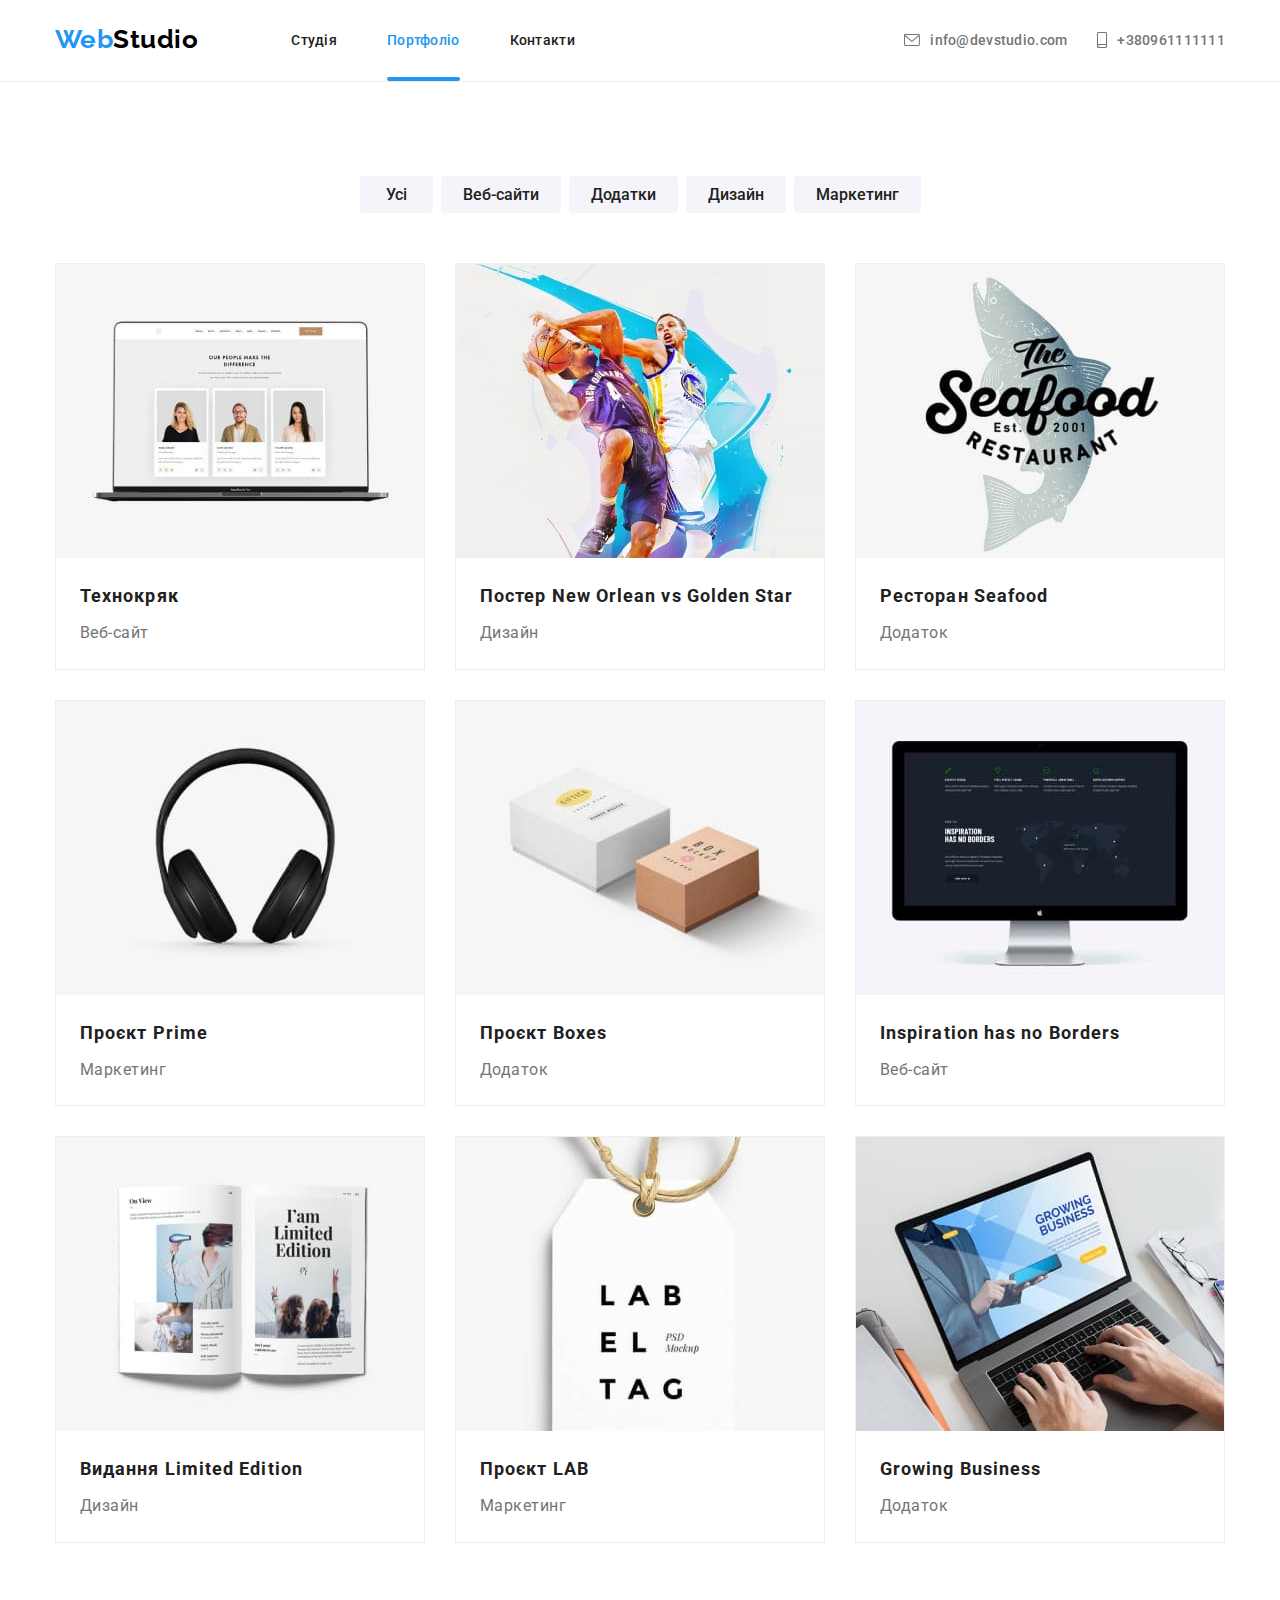
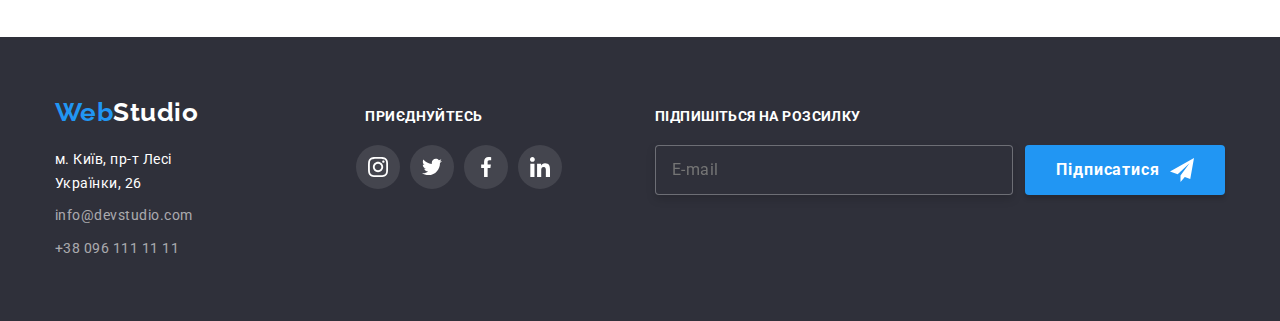
==== commit d313a3fa: "іменування класів блоків за методологією BEM" ====
--- a/portfolio.html
+++ b/portfolio.html
@@ -5,103 +5,88 @@
     <meta http-equiv="X-UA-Compatible" content="IE=edge" />
     <meta name="viewport" content="width=device-width, initial-scale=1.0" />
     <title>Портфоліо</title>
-    <link
+    <!-- <link
       href="https://fonts.googleapis.com/css2?family=Raleway:wght@700&family=Roboto:wght@400;500;700;900&display=swap"
       rel="stylesheet"
     />
     <link
       rel="stylesheet"
       href="https://cdnjs.cloudflare.com/ajax/libs/modern-normalize/1.0.0/modern-normalize.min.css"
-    />
+    /> -->
     <link rel="stylesheet" href="./css/main.min.css" />
-    <link rel="stylesheet" href="./css/styles.css" />
+    <!-- <link rel="stylesheet" href="./css/styles.css" /> -->
   </head>
   <body>
     <!--Шапка сайту-->
     <header class="header">
-      <section class="section">
+      <div class="container main-nav">
+        <nav class="nav">
+          <a href="./index.html" class="logo">
+            <span class="logo-first">Web</span><span class="logo-second">Studio</span>
+          </a>
+          <ul class="site-nav list">
+            <li class="item"><a href="./index.html" class="link">Студія</a></li>
+            <li class="item"><a href="Портфоліо" class="link current">Портфоліо</a></li>
+            <li class="item"><a href="Контакти" class="link">Контакти</a></li>
+          </ul>
+        </nav>
+        <ul class="auth-nav list">
+          <li class="item">
+            <a class="auth-svg" href="#" aria-label="envelope">
+              <svg class="icon-envelope" width="16" height="12">
+                <use href="./images/symbol-defs.svg#icon-envelope"></use>
+              </svg>
+              info@devstudio.com
+            </a>
+          </li>
+          <li class="item">
+            <a class="auth-svg" href="#" aria-label="smartphone">
+              <svg class="icon-envelope" width="10" height="16">
+                <use href="./images/symbol-defs.svg#icon-smartphone"></use>
+              </svg>
+              +380961111111
+            </a>
+          </li>
+        </ul>
+      </div>
+    </header>
+
+    <main>
+      <section class="section portfolio-collection">
         <div class="container">
-          <nav class="header__navigation">
-            <a href="./index.html" class="header__logo logo">
-              <span class="logo__first">Web</span><span class="logo__second">Studio</span>
-            </a>
-            <ul class="site-menu__list site-menu">
-              <li class="site-menu__item">
-                <a href="./index.html" class="site-menu__link">Студія</a>
-              </li>
-              <li class="site-menu__item">
-                <a href="Портфоліо" class="site-menu__link site-menu__link--current">Портфоліо</a>
-              </li>
-              <li class="site-menu__item">
-                <a href="Контакти" class="site-menu__link">Контакти</a>
+          <div class="portfolio-collection">
+            <h1 class="title-none">Портфоліо</h1>
+            <ul class="button list">
+              <li class="item"><button type="button" class="button secondary">Усі</button></li>
+              <li class="item">
+                <button type="button" class="button secondary">Веб-сайти</button>
+              </li>
+              <li class="item"><button type="button" class="button secondary">Додатки</button></li>
+              <li class="item"><button type="button" class="button secondary">Дизайн</button></li>
+              <li class="item">
+                <button type="button" class="button secondary">Маркетинг</button>
               </li>
             </ul>
-          </nav>
-          <ul class="contact__list contact">
-            <li class="contact__item">
-              <a class="contact__link" href="#" aria-label="envelope">
-                <svg class="contact__icon" width="16" height="12">
-                  <use href="./images/symbol-defs.svg#icon-envelope"></use>
-                </svg>
-                info@devstudio.com
-              </a>
-            </li>
-            <li class="contact__item">
-              <a class="contact__link" href="#" aria-label="smartphone">
-                <svg class="contact__icon" width="10" height="16">
-                  <use href="./images/symbol-defs.svg#icon-smartphone"></use>
-                </svg>
-                +380961111111
-              </a>
-            </li>
-          </ul>
-        </div>
-      </section>
-    </header>
-
-    <main>
-      <section class="section">
-        <div class="container">
-          <div class="portfolio">
-            <h1 class="title-none">Портфоліо</h1>
-            <ul class="portfolio-menu__list portfolio-menu">
-              <li class="portfolio-menu__button">
-                <button type="button" class="portfolio__button">Усі</button>
-              </li>
-              <li class="portfolio-menu__button">
-                <button type="button" class="portfolio__button">Веб-сайти</button>
-              </li>
-              <li class="portfolio-menu__button">
-                <button type="button" class="portfolio__button">Додатки</button>
-              </li>
-              <li class="portfolio-menu__button">
-                <button type="button" class="portfolio__button">Дизайн</button>
-              </li>
-              <li class="portfolio-menu__button">
-                <button type="button" class="portfolio__button">Маркетинг</button>
-              </li>
-            </ul>
-
-            <ul class="projects__list projects">
-              <li class="projects__item">
-                <div class="projects__box">
+            <ul class="projects list">
+              <li class="projects item">
+                <div class="box">
                   <img src="./images/technocrack.jpg" alt="technocrack" width="370" height="294" />
-                  <div class="projects__overlay">
-                    <p>
-                      Ресурс пропонує комплексні пропозиції з різним рівнем функціоналу та сервісів.
-                      Все це дозволить відвідувачу отримати вичерпні відомості про компанію чи
-                      приватну особу.
-                    </p>
-                  </div>
-                </div>
-                <div class="projects__name">
-                  <h2 class="projects__title">Технокряк</h2>
-                  <p class="projects__technology">Веб-сайт</p>
-                </div>
-              </li>
-
-              <li class="projects__item">
-                <div class="projects__box">
+                  <div class="projects-overlay">
+                    <p>
+                      Ресурс пропонує комплексні пропозиції з різним рівнем функціоналу та сервісів.
+                      Все це дозволить відвідувачу отримати вичерпні відомості про компанію чи
+                      приватну особу.
+                    </p>
+                  </div>
+                </div>
+                <div class="collection-name">
+                  <h2 class="title">Технокряк</h2>
+                  <p class="text">Веб-сайт</p>
+                </div>
+              </li>
+
+              <li class="projects item">
+                <div class="box">
                   <img
                     src="./images/posternewstar.jpg"
                     alt="Постер New Orlean vs Golden Star"
@@ -122,8 +107,8 @@
                 </div>
               </li>
 
-              <li class="projects__item">
-                <div class="projects__box">
+              <li class="projects item">
+                <div class="box">
                   <img
                     src="./images/restaurantseafood.jpg"
                     alt="Ресторан Seafood"
@@ -145,8 +130,8 @@
                 </div>
               </li>
 
-              <li class="projects__item">
-                <div class="projects__box">
+              <li class="projects item">
+                <div class="box">
                   <img
                     src="./images/projectprime.jpg"
                     alt="Проєкт Prime"
@@ -168,8 +153,8 @@
                 </div>
               </li>
 
-              <li class="projects__item">
-                <div class="projects__box">
+              <li class="projects item">
+                <div class="box">
                   <img
                     src="./images/projectboxes.jpg"
                     alt="Проєкт Boxes"
@@ -190,8 +175,8 @@
                 </div>
               </li>
 
-              <li class="projects__item">
-                <div class="projects__box">
+              <li class="projects item">
+                <div class="box">
                   <img
                     src="./images/inspiration.jpg"
                     alt="Inspiration has no Borders"
@@ -212,8 +197,8 @@
                 </div>
               </li>
 
-              <li class="projects__item">
-                <div class="projects__box">
+              <li class="projects item">
+                <div class="box">
                   <img
                     src="./images/limitededition.jpg"
                     alt="Видання Limited Edition"
@@ -235,8 +220,8 @@
                 </div>
               </li>
 
-              <li class="projects__item">
-                <div class="projects__box">
+              <li class="projects item">
+                <div class="box">
                   <img src="./images/projectlab.jpg" alt="Проєкт LAB" width="370" height="294" />
                   <div class="projects-overlay">
                     <p>
@@ -253,8 +238,8 @@
                 </div>
               </li>
 
-              <li class="projects__item">
-                <div class="projects__box">
+              <li class="projects item">
+                <div class="box">
                   <img
                     src="./images/growingbusiness.jpg"
                     alt="Growing Business"
--- a/css/main.min.css
+++ b/css/main.min.css
@@ -1 +1 @@
-:root{--primary-text-color: rgba(33, 33, 33, 1);--secondary-text-color: rgba(117, 117, 117, 1);--tertiary-text-color: rgba(255, 255, 255, 0.6);--accent-color: rgba(33, 150, 243, 1);--logo-first-color: rgba(0, 0, 0, 1);--button-text-color: rgba(255, 255, 255, 1);--bcg-button-color: rgba(245, 244, 250, 1);--bcg-hero-color: rgba(47, 48, 58, 1);--color-border-projects: rgba(238, 238, 238, 1);--color-border-header: rgba(236, 236, 236, 1);--color-icon: rgba(175, 177, 184, 1);--gradient-hero: rgba(47, 48, 58, 0.4);--color-thumb-text: rgba(47, 48, 58, 0.8);--form-field-input: rgba(33, 33, 33, 0.2);--form-button-bcg-hover: rgba(24, 140, 232, 1)}:root{--timing-function: cubic-bezier(0.4, 0, 0.2, 1)}body{background-color:var(--button-text-color);color:var(--primary-text-color);font-family:"Roboto",sans-serif;font-weight:400;font-style:normal;letter-spacing:.03em}.list{padding:0;margin:0;list-style:none}.container{width:1200px;margin-left:auto;margin-right:auto;padding-right:15px;padding-left:15px}.section .title{margin:0;color:var(--primary-text-color);font-weight:700;font-size:36px;line-height:1.2;text-align:center;letter-spacing:.03em}.section .title-none{display:none}.section h2.title{margin-bottom:50px}.container{display:flex;align-items:center}.section{display:flex;border-bottom-width:1px;border-bottom-style:solid;border-bottom-color:var(--color-border-header)}.header__navigation{display:flex;align-items:center}.site-menu__list{display:flex;position:relative;padding-top:32px;padding-bottom:32px;margin-left:93px}.site-menu__list .site-menu__item+.site-menu__item{margin-left:50px}.site-menu__link{color:var(--primary-text-color);font-weight:500;font-size:14px;line-height:1.2;letter-spacing:.02em;text-decoration:none;transition:color 250ms var(--timing-function)}.site-menu__link:hover,.site-menu__link:focus{color:var(--accent-color)}.site-menu__link--current{position:relative}.site-menu__link--current::after{content:"";position:absolute;left:0;top:63px;bottom:0;width:100%;height:4px;background-color:var(--accent-color);-webkit-text-decoration:dashed;text-decoration:dashed;border-radius:2px;opacity:1}.contact__list{display:flex;margin-left:auto}.contact__list .contact__item+.contact__item{margin-left:30px}.contact__link{display:inline-flex;align-items:center;padding-top:32px;padding-bottom:32px;color:var(--secondary-text-color);font-weight:500;font-size:14px;line-height:1.2;letter-spacing:.02em;text-decoration:none;transition:color 250ms var(--timing-function)}.contact__link:hover,.contact__link:focus{color:var(--accent-color)}.contact__link .contact__icon{fill:currentColor;margin-right:10px}.overlay{max-width:1600px;height:600px;margin-right:auto;margin-left:auto;padding-top:200px;padding-bottom:200px;outline:1px solid var(--overlay);background-image:linear-gradient(var(--gradient-hero), var(--gradient-hero)),url("../images/hero.jpg");background-color:var(--bcg-hero-color);background-repeat:no-repeat;background-position:center;background-size:cover;text-align:center}.hero{text-align:center}.hero__title{margin-top:0;margin-bottom:30px;color:var(--button-text-color);font-weight:900;font-size:44px;line-height:1.36;letter-spacing:.06em;text-transform:uppercase}.features{display:flex}.features .feature+.feature{margin-left:30px}.section.features{padding-bottom:94px;padding-top:94px}.features .title{margin-top:30px;margin-bottom:10px;color:var(--primary-text-color);font-weight:700;font-size:14px;line-height:1.2;text-transform:uppercase;text-align:left}.features .text{color:var(--secondary-text-color);font-size:14px;line-height:1.71}.feature::before{display:inline-block;content:"";width:270px;height:120px;border-radius:4px;background-color:var(--bcg-button-color);background-repeat:no-repeat;background-position:center}.feature.first::before{background-image:url(../images/antenna.svg)}.feature.second::before{background-image:url(../images/clock.svg)}.feature.third::before{background-image:url(../images/diagram.svg)}.feature.fouth::before{background-image:url(../images/astronaut.svg)}.section.works{padding-bottom:94px}.work{display:flex;justify-content:space-between;max-height:294px}.work .item{display:block;position:relative;overflow:hidden}.thumb-text{margin:0;padding-top:27px;padding-bottom:27px}.thumb-img>.thumb-card{display:flex;content:"";position:absolute;width:370px;height:70px;bottom:0;justify-content:center;color:var(--button-text-color);background-color:var(--color-thumb-text);font-weight:700;font-size:14px;line-height:1.14;text-align:center;letter-spacing:.03em;text-transform:uppercase}.command.list{display:flex;justify-content:space-between}.command.list .item{background-color:var(--button-text-color)}.section.command{padding-top:94px;padding-bottom:94px;background-color:var(--bcg-button-color)}.command.list .title{margin-bottom:10px;color:var(--primary-text-color);font-weight:500;font-size:16px;line-height:1.2;text-align:center}.command.list .post{margin-top:0;margin-bottom:0;color:var(--secondary-text-color);font-size:16px;line-height:1.2;text-align:center}.command-name{padding-top:30px;padding-bottom:30px;box-shadow:0px 1px 3px rgba(0,0,0,.12),0px 1px 1px rgba(0,0,0,.14),0px 2px 1px rgba(0,0,0,.2);border-radius:0px 0px 4px 4px}.command-name .vector.list{display:flex;justify-content:center;margin-top:16px}.command-name.list .item{margin-right:10px}.command-name.list .item:last-child{margin-right:0}.command-name .link-svg{display:flex;width:44px;height:44px;justify-content:center;align-items:center;color:var(--color-icon);transition:color 250ms var(--timing-function),background-color 250ms var(--timing-function)}.command-name .link-svg:hover,.command-name .link-svg:focus{color:var(--button-text-color);background-color:var(--accent-color)}.command-name .icon{fill:currentColor}.section.regularclient{padding-top:94px;padding-bottom:94px}.clients.list{display:flex;justify-content:space-between}ul.clients .item{margin-right:30px;border-radius:1px}ul.clients .item:last-child{margin-right:0}.clients-svg{display:flex;width:170px;height:92px;justify-content:center;align-items:center;color:var(--color-icon);border:1px solid var(--color-icon);border-radius:4px;transition:color 250ms var(--timing-function),border 250ms var(--timing-function)}.clients-svg:hover,.clients-svg:focus{color:var(--accent-color);border:1px solid var(--accent-color)}.clients-icon{fill:currentColor}.footer{display:flex;padding-top:60px;padding-bottom:60px;background-color:var(--bcg-hero-color)}.footer .address{color:var(--button-text-color);font-style:normal;font-size:14px;line-height:1.7;text-decoration:none;transition:color 250ms var(--timing-function)}.footer .address:hover,.footer .address:hover{color:var(--accent-color)}.footer .connect{color:var(--tertiary-text-color);font-style:normal;font-size:14px;line-height:1.7;text-decoration:none;transition:color 250ms var(--timing-function)}.footer .connect:hover,.footer .connect:focus{color:var(--accent-color)}.footer .logo{padding-top:0;padding-bottom:0;margin-bottom:20px}.contacts .item{margin-top:9px}.projects .title{color:var(--primary-text-color);font-weight:700;font-size:18px;line-height:2;letter-spacing:.06em;text-align:left}.projects h2.title{margin-bottom:4px}.projects .text{margin-top:0;margin-bottom:0;color:var(--secondary-text-color);font-size:16px;line-height:1.9;text-align:left}.section ul.button.list{padding:0;margin-bottom:50px;padding-top:0;padding-bottom:0}ul.projects.list{display:flex;flex-wrap:wrap}.projects.item{display:block;position:relative;width:370px;margin-right:30px;margin-bottom:30px;border:1px solid var(--color-border-projects);overflow:hidden;transition:box-shadow 250ms var(--timing-function),border 250ms var(--timing-function)}.projects.item:hover{box-shadow:0px 1px 1px rgba(0,0,0,.12),0px 4px 4px rgba(0,0,0,.06),1px 4px 6px rgba(0,0,0,.16);border:1px solid var(--color-border-projects)}.projects.item:nth-child(3n){margin-right:0}.projects.item:nth-last-child(-n+3){margin-bottom:0}.section.portfolio-collection{padding-top:94px;padding-bottom:94px}.collection-name{padding:20px 24px}.box{display:block;content:"";position:relative;width:370px;height:294px;margin-left:auto;margin-right:auto;overflow:hidden}.projects.item:hover .projects-overlay{transform:translateY(0)}.projects-overlay{position:absolute;top:0;left:0;width:370px;height:294px;background-color:rgba(33,150,243,.9);transform:translateY(100%);transition:transform 250ms var(--timing-function)}.projects-overlay>p{padding:63px 24px;color:var(--button-text-color);font-weight:400;font-size:18px;line-height:1.55;letter-spacing:.03em}.logo{display:block;padding-top:24px;padding-bottom:25px;font-family:"Raleway",sans-serif;font-weight:700;font-size:26px;line-height:1.2;text-decoration:none}.logo__first{color:var(--accent-color)}.logo__second{color:var(--logo-first-color)}.logo__third{color:var(--button-text-color)}.button.primary{border-radius:4px;border:rgba(0,0,0,0);padding:10px 32px;min-width:216px;background-color:var(--accent-color);box-shadow:0px 4px 4px rgba(0,0,0,.15);color:var(--button-text-color);font-family:inherit;font-weight:700;font-size:16px;line-height:1.88;letter-spacing:.06em;text-align:center;align-items:center}.portfolio-menu__list{display:flex;justify-content:center}.portfolio-menu__list .portfolio-menu__button+.portfolio-menu__button{margin-left:8px}.portfolio__button{display:inline-block;border-radius:4px;border:rgba(0,0,0,0);padding:6px 22px;min-width:73px;background-color:var(--bcg-button-color);color:var(--primary-text-color);box-shadow:none;border-radius:4px;font-family:inherit;font-weight:500;font-size:16px;line-height:1.6;text-align:center;transition:background-color 250ms var(--timing-function),color 250ms var(--timing-function),box-shadow 250ms var(--timing-function)}.portfolio__button:hover,.portfolio__button:focus{background-color:var(--accent-color);color:var(--button-text-color);box-shadow:0px 3px 1px rgba(0,0,0,.1),0px 1px 2px rgba(0,0,0,.08),0px 2px 2px rgba(0,0,0,.12)}.submit-button{display:flex;justify-content:center;align-items:center;min-width:200px;height:50px;margin-left:12px;padding:0;font-weight:700;font-size:16px;line-height:1.9;text-align:center;letter-spacing:.06em;color:var(--button-text-color);background-color:var(--accent-color);box-shadow:0px 4px 4px rgba(0,0,0,.15);border:var(--accent-color);border-radius:4px}.form-button{display:flex;content:"";justify-content:center;align-items:center;width:200px;height:50px;padding:10px 52px;margin:auto;margin-top:30px;font-weight:700;font-size:16px;line-height:1.87;text-align:center;letter-spacing:.06em;color:var(--button-text-color);background:var(--accent-color);box-shadow:0px 4px 4px rgba(0,0,0,.15);border:var(--accent-color);border-radius:4px;transition:background-color 250ms var(--timing-function),box-shadow 250ms var(--timing-function),cursor 250ms var(--timing-function)}.form-button:hover,.form-button:focus{background-color:var(--form-button-bcg-hover);box-shadow:0px 4px 4px rgba(0,0,0,.15);cursor:pointer}.container.social{display:flex;align-items:baseline}div.vector{margin-left:70px}.vector .title{margin-bottom:20px;color:var(--button-text-color);font-weight:700;font-size:14px;line-height:1.14;letter-spacing:.03em;text-transform:uppercase}.vector .list{display:flex}.vector.list .item{margin-right:10px}.vector.list .item:last-child{margin-right:0}.link-svg{display:flex;justify-content:center;align-items:center;width:44px;height:44px;border-radius:50%;fill:var(--button-text-color);background:rgba(255,255,255,.1);transition:background-color 250ms var(--timing-function)}.link-svg:hover,.link-svg:focus{background-color:var(--accent-color)}.container .submit-form{display:block}.submit-field>label{min-width:207px;font-weight:700;font-size:14px;line-height:1.14;letter-spacing:.03em;text-transform:uppercase;color:var(--button-text-color)}.submit-field{position:relative;margin-left:93px}.submit{display:flex;margin-top:20px}.submit>input{display:flex;align-items:center;min-width:358px;height:50px;padding:0;padding-left:16px;font-weight:400;font-size:16px;line-height:1.25;letter-spacing:.03em;color:var(--tertiary-text-color);background-color:var(--bcg-hero-color);border:1px solid rgba(255,255,255,.3);filter:drop-shadow(0px 4px 4px rgba(0, 0, 0, 0.15));border-radius:4px}.submit-svg{width:24px;height:24px;padding:0;margin-left:10px;fill:currentColor}.backdrop{position:fixed;top:0;left:0;width:100%;height:100%;background-color:rgba(0,0,0,.2);opacity:1;visibility:visible;transition:opacity 250ms var(--timing-function),visibility 250ms var(--timing-function)}.modal{position:absolute;left:50%;top:50%;transform:translate(-50%, -50%) scale(1);min-width:528px;min-height:581px;background:var(--button-text-color);box-shadow:0px 1px 3px rgba(0,0,0,.12),0px 1px 1px rgba(0,0,0,.14),0px 2px 1px rgba(0,0,0,.2);border-radius:4px;transition:transform 250ms var(--timing-function)}.backdrop.is-hidden{visibility:hidden;opacity:0;pointer-events:none}.backdrop.is-hidden .modal{transform:translate(-50%, -50%) scale(0.6)}.button-modal-close{display:flex;position:absolute;content:"";justify-content:center;align-items:center;top:8px;right:8px;width:30px;height:30px;background:var(--button-text-color);border:1px solid rgba(0,0,0,.1);border-radius:50%;transition:cursor 250ms var(--timing-function)}.button-modal-close:hover{cursor:pointer}.close-svg{width:18px;height:18px;transition:fill 250ms var(--timing-function)}.close-svg:hover{fill:var(--accent-color)}.form-title{margin-top:40px;margin-bottom:12px;font-weight:700;font-size:20px;line-height:1.15;text-align:center;letter-spacing:.03em;color:var(--primary-text-color)}.form-field{display:flex;flex-direction:column;margin-bottom:10px;margin-right:40px;margin-left:40px}.form-label{position:relative;margin-bottom:4px;font-weight:400;font-size:12px;line-height:1.17;letter-spacing:.01em;text-align:left;color:var(--secondary-text-color)}.form-icon.first{position:absolute;width:18px;height:18px;top:50%;left:15px;transform:translateY(-60%);transition:fill 250ms var(--timing-function)}.form-icon.second{position:absolute;width:18px;height:18px;top:50%;left:15px;transform:translateY(-60%);transition:fill 250ms var(--timing-function)}.form-icon.third{position:absolute;width:18px;height:18px;top:50%;left:15px;transform:translateY(-60%);transition:fill 250ms var(--timing-function)}.form-input:hover~.form-icon,.form-input:focus~.form-icon{fill:var(--accent-color)}.form-input{margin:0;padding:0;padding-left:42px;width:448px;height:40px;border:1px solid var(--form-field-input);border-radius:4px;transition:border 250ms var(--timing-function),cursor 250ms var(--timing-function)}.form-input:hover,.form-input:focus{border:1px solid var(--accent-color);cursor:pointer}.case{position:relative;margin:0;padding:0}.form-field #feedback.form-textarea::-moz-placeholder{font-weight:400;font-size:12px;line-height:1.17;letter-spacing:.01em;color:rgba(117,117,117,.5)}.form-field #feedback.form-textarea:-ms-input-placeholder{font-weight:400;font-size:12px;line-height:1.17;letter-spacing:.01em;color:rgba(117,117,117,.5)}.form-field #feedback.form-textarea::placeholder{font-weight:400;font-size:12px;line-height:1.17;letter-spacing:.01em;color:rgba(117,117,117,.5)}.form-textarea{width:448px;height:120px;padding:12px 16px;resize:none;border:1px solid var(--form-field-input);border-radius:4px;transition:border 250ms var(--timing-function),cursor 250ms var(--timing-function)}.form-textarea:hover,.form-textarea:focus{border:1px solid var(--accent-color);cursor:pointer}.form-input.checkbox{position:absolute;width:1px;height:1px;margin:-1px;padding:0;bottom:0;clip:rect(0 0 0 0);overflow:hidden}.icon-checkbox{margin-right:7px;border:2px solid var(--primary-text-color);fill:rgba(0,0,0,0)}.form-input.checkbox:checked+.form-label.text .icon-checkbox{background-color:var(--accent-color);border:none;fill:var(---text-color);border:1px solid var(--accent-color);cursor:pointer}.form-label.text{display:flex;content:"";justify-content:center;align-items:center;margin:0;padding:0;font-weight:400;font-size:14px;line-height:1.71;letter-spacing:.03em;color:var(--secondary-text-color)}.form-label .form-link{margin:0;color:var(--accent-color);text-decoration:none}.form-fields.checkbox{display:flex;content:"";align-items:center;justify-content:center}/*# sourceMappingURL=main.min.css.map */+@import"https://fonts.googleapis.com/css2?family=Raleway:wght@700&family=Roboto:wght@400;500;700;900&display=swap";@import"https://cdnjs.cloudflare.com/ajax/libs/modern-normalize/1.1.0/modern-normalize.min.css";body{background-color:var(--button-text-color);color:var(--primary-text-color);font-family:"Roboto",sans-serif;font-weight:400;font-style:normal;letter-spacing:.03em}.container{width:1200px;margin-left:auto;margin-right:auto;padding-right:15px;padding-left:15px}:root{--primary-text-color: rgba(33, 33, 33, 1);--secondary-text-color: rgba(117, 117, 117, 1);--tertiary-text-color: rgba(255, 255, 255, 0.6);--accent-color: rgba(33, 150, 243, 1);--logo-first-color: rgba(0, 0, 0, 1);--button-text-color: rgba(255, 255, 255, 1);--bcg-button-color: rgba(245, 244, 250, 1);--bcg-hero-color: rgba(47, 48, 58, 1);--color-border-projects: rgba(238, 238, 238, 1);--color-border-header: rgba(236, 236, 236, 1);--color-icon: rgba(175, 177, 184, 1);--gradient-hero: rgba(47, 48, 58, 0.4);--color-thumb-text: rgba(47, 48, 58, 0.8);--form-field-input: rgba(33, 33, 33, 0.2);--form-button-bcg-hover: rgba(24, 140, 232, 1)}:root{--timing-function: cubic-bezier(0.4, 0, 0.2, 1)}.projects.item:nth-child(3n),.clients.list .item:nth-child(3n){margin-right:0}.projects.item:nth-last-child(-n+3){margin-bottom:0}.projects.item:last-child,.clients.list .item:last-child{margin-right:0}section{margin:0;padding-top:94px;padding-bottom:94px}ul{padding:0;margin:0;list-style:none}h2{margin:0;margin-bottom:50px;color:var(--primary-text-color);font-weight:700;font-size:36px;line-height:1.2;text-align:center;letter-spacing:.03em}.header{border-bottom:1px solid #ececec}.main-nav{display:flex;align-items:center}.nav{display:flex;align-items:center}.site-nav{display:flex;margin-left:93px}.site-nav .item+.item{margin-left:50px}.link{display:block;position:relative;padding-top:32px;padding-bottom:32px;color:var(--primary-text-color);font-weight:500;font-size:14px;line-height:1.2;letter-spacing:.02em;text-decoration:none;transition:color 250ms var(--timing-function)}.link:hover,.link:focus{color:var(--accent-color)}.link.current{color:var(--accent-color)}.link.current::after{content:"";position:absolute;margin-top:11px;left:0;bottom:0;display:block;width:100%;height:4px;background-color:var(--accent-color);border-radius:2px;opacity:1}.auth-nav{display:flex;margin-left:auto}.auth-nav .item+.item{margin-left:30px}.auth-svg{display:inline-flex;align-items:center;padding-top:32px;padding-bottom:32px;color:var(--secondary-text-color);font-weight:500;font-size:14px;line-height:1.2;letter-spacing:.02em;text-decoration:none;transition:color 250ms var(--timing-function)}.auth-svg:hover,.auth-svg:focus{color:var(--accent-color)}.auth-svg .icon-envelope{fill:currentColor;margin-right:10px}.hero__overlay{max-width:1600px;height:600px;margin-right:auto;margin-left:auto;padding-top:200px;padding-bottom:200px;outline:1px solid var(--overlay);background-image:linear-gradient(var(--gradient-hero), var(--gradient-hero)),url("../images/hero.jpg");background-color:var(--bcg-hero-color);background-repeat:no-repeat;background-position:center;background-size:cover;text-align:center}.hero{text-align:center}.hero__title{margin-top:0;margin-bottom:30px;color:var(--button-text-color);font-weight:900;font-size:44px;line-height:1.36;letter-spacing:.06em;text-transform:uppercase}.hero__button{border-radius:4px;border:rgba(0,0,0,0);padding:10px 32px;min-width:216px;background-color:var(--accent-color);box-shadow:0px 4px 4px rgba(0,0,0,.15);color:var(--button-text-color);font-family:inherit;font-weight:700;font-size:16px;line-height:1.88;letter-spacing:.06em;text-align:center;align-items:center}.features{display:flex}.features .features__title{display:none}.features .feature+.feature{margin-left:30px}.feature__title{margin-top:30px;margin-bottom:10px;color:var(--primary-text-color);font-weight:700;font-size:14px;line-height:1.2;text-transform:uppercase;text-align:left}.feature__text{color:var(--secondary-text-color);font-size:14px;line-height:1.71}.feature::before{display:inline-block;content:"";width:270px;height:120px;border-radius:4px;background-color:var(--bcg-button-color);background-repeat:no-repeat;background-position:center}.feature__item--first::before{background-image:url(../images/antenna.svg)}.feature__item--second::before{background-image:url(../images/clock.svg)}.feature__item--third::before{background-image:url(../images/diagram.svg)}.feature__item--fouth::before{background-image:url(../images/astronaut.svg)}.works__section{margin:0;padding-top:0px;padding-bottom:94px}.works__list{display:flex;justify-content:space-between;max-height:294px}.works__list .works__item{display:block;position:relative;overflow:hidden}.thumb__text{margin:0;padding-top:27px;padding-bottom:27px}.thumb__img>.thumb__card{display:flex;content:"";position:absolute;width:370px;height:70px;bottom:0;justify-content:center;color:var(--button-text-color);background-color:var(--color-thumb-text);font-weight:700;font-size:14px;line-height:1.14;text-align:center;letter-spacing:.03em;text-transform:uppercase}.command__section{background-color:var(--bcg-button-color)}.command__list{display:flex;justify-content:space-between}.command__list .command__item{background-color:var(--button-text-color)}.person__name{padding-top:30px;padding-bottom:30px;box-shadow:0px 1px 3px rgba(0,0,0,.12),0px 1px 1px rgba(0,0,0,.14),0px 2px 1px rgba(0,0,0,.2);border-radius:0px 0px 4px 4px}.person__name .person__title{margin-bottom:10px;color:var(--primary-text-color);font-weight:500;font-size:16px;line-height:1.2;text-align:center}.person__name .person__post{margin-top:0;margin-bottom:0;color:var(--secondary-text-color);font-size:16px;line-height:1.2;text-align:center}.social__list{display:flex;justify-content:center;margin-top:16px}.social__list .social__item{margin-right:10px}.social__list .social__item:last-child{margin-right:0}.social__link{display:flex;width:44px;height:44px;justify-content:center;align-items:center;color:var(--color-icon);border-radius:50%;transition:color 250ms var(--timing-function),background-color 250ms var(--timing-function)}.social__link:hover,.social__link:focus{color:var(--button-text-color);background-color:var(--accent-color)}.social__link .social__icon{fill:currentColor}.clients.list{display:flex;justify-content:space-between}.clients.list .item{margin-right:30px;border-radius:1px}.clients-svg{display:flex;width:170px;height:92px;justify-content:center;align-items:center;color:var(--color-icon);border:1px solid var(--color-icon);border-radius:4px;transition:color 250ms var(--timing-function),border 250ms var(--timing-function)}.clients-svg:hover,.clients-svg:focus{color:var(--accent-color);border:1px solid var(--accent-color)}.clients-svg .clients-icon{fill:currentColor}.footer{display:flex;padding-top:60px;padding-bottom:60px;background-color:var(--bcg-hero-color)}.address{color:var(--button-text-color);font-style:normal;font-size:14px;line-height:1.7;text-decoration:none;transition:color 250ms var(--timing-function)}.address:hover,.address:hover{color:var(--accent-color)}.connect{color:var(--tertiary-text-color);font-family:"Roboto",sans-serif;font-style:normal;font-size:14px;line-height:1.7;text-decoration:none;transition:color 250ms var(--timing-function)}.connect:hover,.connect:focus{color:var(--accent-color)}.footer .logo{padding-top:0;padding-bottom:0;margin-bottom:20px}.contacts .item{margin-top:9px}.container.social{display:flex;align-items:baseline}.vector{margin-left:70px}.vector .title{margin-bottom:20px;color:var(--button-text-color);font-weight:700;font-size:14px;line-height:1.14;letter-spacing:.03em;text-transform:uppercase}.vector .list{display:flex}.vector .list .item{margin-right:10px}.vector .list .item:last-child{margin-right:0}.link-svg{display:flex;justify-content:center;align-items:center;width:44px;height:44px;border-radius:50%;fill:var(--button-text-color);background:rgba(255,255,255,.1);transition:background-color 250ms var(--timing-function)}.link-svg:hover,.link-svg:focus{background-color:var(--accent-color)}.title-none{display:none}ul.button.list{display:flex;justify-content:center}ul.button.list .item+.item{margin-left:8px}.button.secondary{display:inline-block;border-radius:4px;border:rgba(0,0,0,0);padding:6px 22px;min-width:73px;background-color:var(--bcg-button-color);color:var(--primary-text-color);box-shadow:none;border-radius:4px;font-family:inherit;font-weight:500;font-size:16px;line-height:1.6;text-align:center;transition:background-color 250ms var(--timing-function),color 250ms var(--timing-function),box-shadow 250ms var(--timing-function)}.button.secondary:hover,.button.secondary:focus{background-color:var(--accent-color);color:var(--button-text-color);box-shadow:0px 3px 1px rgba(0,0,0,.1),0px 1px 2px rgba(0,0,0,.08),0px 2px 2px rgba(0,0,0,.12)}.projects .title{color:var(--primary-text-color);font-weight:700;font-size:18px;line-height:2;letter-spacing:.06em;text-align:left}.projects h2.title{margin-bottom:4px}.projects .text{margin-top:0;margin-bottom:0;color:var(--secondary-text-color);font-size:16px;line-height:1.9;text-align:left}.section ul.button.list{padding:0;margin-bottom:50px;padding-top:0;padding-bottom:0}ul.projects.list{display:flex;flex-wrap:wrap}.projects.item{display:block;position:relative;width:370px;margin-right:30px;margin-bottom:30px;border:1px solid var(--color-border-projects);overflow:hidden;transition:box-shadow 250ms var(--timing-function),border 250ms var(--timing-function)}.projects.item:hover{box-shadow:0px 1px 1px rgba(0,0,0,.12),0px 4px 4px rgba(0,0,0,.06),1px 4px 6px rgba(0,0,0,.16);border:1px solid var(--color-border-projects)}.collection-name{padding:20px 24px}.box{display:block;content:"";position:relative;width:370px;height:294px;margin-left:auto;margin-right:auto;overflow:hidden}.projects.item:hover .projects-overlay{transform:translateY(0)}.projects-overlay{position:absolute;top:0;left:0;width:370px;height:294px;background-color:rgba(33,150,243,.9);transform:translateY(100%);transition:transform 250ms var(--timing-function)}.projects-overlay p{padding:63px 24px;color:var(--button-text-color);font-weight:400;font-size:18px;line-height:1.55;letter-spacing:.03em}.logo{display:block;padding-top:24px;padding-bottom:25px;font-family:"Raleway",sans-serif;font-weight:700;font-size:26px;line-height:1.2;text-decoration:none}.logo-first{color:var(--accent-color)}.logo-second{color:var(--logo-first-color)}.logo-third{color:var(--button-text-color)}.submit-form{display:block}.submit-form .submit-field{position:relative;margin-left:93px}.submit-form .submit-field .submit{display:flex;margin-top:20px}.submit-field>label{min-width:207px;font-weight:700;font-size:14px;line-height:1.14;letter-spacing:.03em;text-transform:uppercase;color:var(--button-text-color)}.submit>input{display:flex;align-items:center;min-width:358px;height:50px;padding:0;padding-left:16px;font-weight:400;font-size:16px;line-height:1.25;letter-spacing:.03em;color:var(--tertiary-text-color);background-color:var(--bcg-hero-color);border:1px solid rgba(255,255,255,.3);filter:drop-shadow(0px 4px 4px rgba(0, 0, 0, 0.15));border-radius:4px}.submit-button{display:flex;justify-content:center;align-items:center;min-width:200px;height:50px;margin-left:12px;padding:0;font-weight:700;font-size:16px;line-height:1.9;text-align:center;letter-spacing:.06em;color:var(--button-text-color);background-color:var(--accent-color);box-shadow:0px 4px 4px rgba(0,0,0,.15);border:var(--accent-color);border-radius:4px}.submit-button .submit-svg{width:24px;height:24px;padding:0;margin-left:10px;fill:currentColor}.backdrop{position:fixed;top:0;left:0;width:100%;height:100%;background-color:rgba(0,0,0,.2);opacity:1;visibility:visible;transition:opacity 250ms var(--timing-function),visibility 250ms var(--timing-function)}.modal{position:absolute;left:50%;top:50%;transform:translate(-50%, -50%) scale(1);min-width:528px;min-height:581px;background:var(--button-text-color);box-shadow:0px 1px 3px rgba(0,0,0,.12),0px 1px 1px rgba(0,0,0,.14),0px 2px 1px rgba(0,0,0,.2);border-radius:4px;transition:transform 250ms var(--timing-function)}.backdrop.is-hidden{visibility:hidden;opacity:0;pointer-events:none}.backdrop.is-hidden .modal{transform:translate(-50%, -50%) scale(0.6)}.button-modal-close{display:flex;position:absolute;content:"";justify-content:center;align-items:center;top:8px;right:8px;width:30px;height:30px;background:var(--button-text-color);border:1px solid rgba(0,0,0,.1);border-radius:50%;transition:cursor 250ms var(--timing-function)}.button-modal-close:hover{cursor:pointer}.close-svg{width:18px;height:18px;transition:fill 250ms var(--timing-function)}.close-svg:hover{fill:var(--accent-color)}.form-title{margin-top:40px;margin-bottom:12px;font-weight:700;font-size:20px;line-height:1.15;text-align:center;letter-spacing:.03em;color:var(--primary-text-color)}.form-field{display:flex;flex-direction:column;margin-bottom:10px;margin-right:40px;margin-left:40px}.form-field .form-label{position:relative;margin-bottom:4px;font-weight:400;font-size:12px;line-height:1.17;letter-spacing:.01em;text-align:left;color:var(--secondary-text-color)}.form-icon.first{position:absolute;width:18px;height:18px;top:50%;left:15px;transform:translateY(-60%);transition:fill 250ms var(--timing-function)}.form-icon.second{position:absolute;width:18px;height:18px;top:50%;left:15px;transform:translateY(-60%);transition:fill 250ms var(--timing-function)}.form-icon.third{position:absolute;width:18px;height:18px;top:50%;left:15px;transform:translateY(-60%);transition:fill 250ms var(--timing-function)}.form-input:hover~.form-icon,.form-input:focus~.form-icon{fill:var(--accent-color)}.case{position:relative;margin:0;padding:0}.case .form-input{margin:0;padding:0;padding-left:42px;width:448px;height:40px;border:1px solid var(--form-field-input);border-radius:4px;transition:border 250ms var(--timing-function),cursor 250ms var(--timing-function)}.case .form-input:hover,.case .form-input:focus{border:1px solid var(--accent-color);cursor:pointer}.form-field #feedback.form-textarea::-moz-placeholder{font-weight:400;font-size:12px;line-height:1.17;letter-spacing:.01em;color:rgba(117,117,117,.5)}.form-field #feedback.form-textarea:-ms-input-placeholder{font-weight:400;font-size:12px;line-height:1.17;letter-spacing:.01em;color:rgba(117,117,117,.5)}.form-field #feedback.form-textarea::placeholder{font-weight:400;font-size:12px;line-height:1.17;letter-spacing:.01em;color:rgba(117,117,117,.5)}.form-textarea{width:448px;height:120px;padding:12px 16px;resize:none;border:1px solid var(--form-field-input);border-radius:4px;transition:border 250ms var(--timing-function),cursor 250ms var(--timing-function)}.form-textarea:hover,.form-textarea:focus{border:1px solid var(--accent-color);cursor:pointer}.form-fields.checkbox{display:flex;content:"";align-items:center;justify-content:center}.form-fields.checkbox .form-input.checkbox{position:absolute;width:1px;height:1px;margin:-1px;padding:0;bottom:0;clip:rect(0 0 0 0);overflow:hidden}.form-input.checkbox:checked+.form-label.text .icon-checkbox{background-color:var(--accent-color);border:none;fill:var(---text-color);border:1px solid var(--accent-color);cursor:pointer}.form-label.text{display:flex;content:"";justify-content:center;align-items:center;margin:0;padding:0;font-weight:400;font-size:14px;line-height:1.71;letter-spacing:.03em;color:var(--secondary-text-color)}.form-label.text .icon-checkbox{margin-right:7px;border:2px solid var(--primary-text-color);fill:rgba(0,0,0,0)}.form-label.text .form-link{margin:0;color:var(--accent-color)}.form-button{display:flex;content:"";justify-content:center;align-items:center;width:200px;height:50px;padding:10px 52px;margin:auto;margin-top:30px;font-weight:700;font-size:16px;line-height:1.87;text-align:center;letter-spacing:.06em;color:var(--button-text-color);background:var(--accent-color);box-shadow:0px 4px 4px rgba(0,0,0,.15);border:var(--accent-color);border-radius:4px;transition:background-color 250ms var(--timing-function),box-shadow 250ms var(--timing-function),cursor 250ms var(--timing-function)}.form-button:hover,.form-button:focus{background-color:var(--form-button-bcg-hover);box-shadow:0px 4px 4px rgba(0,0,0,.15);cursor:pointer}/*# sourceMappingURL=main.min.css.map */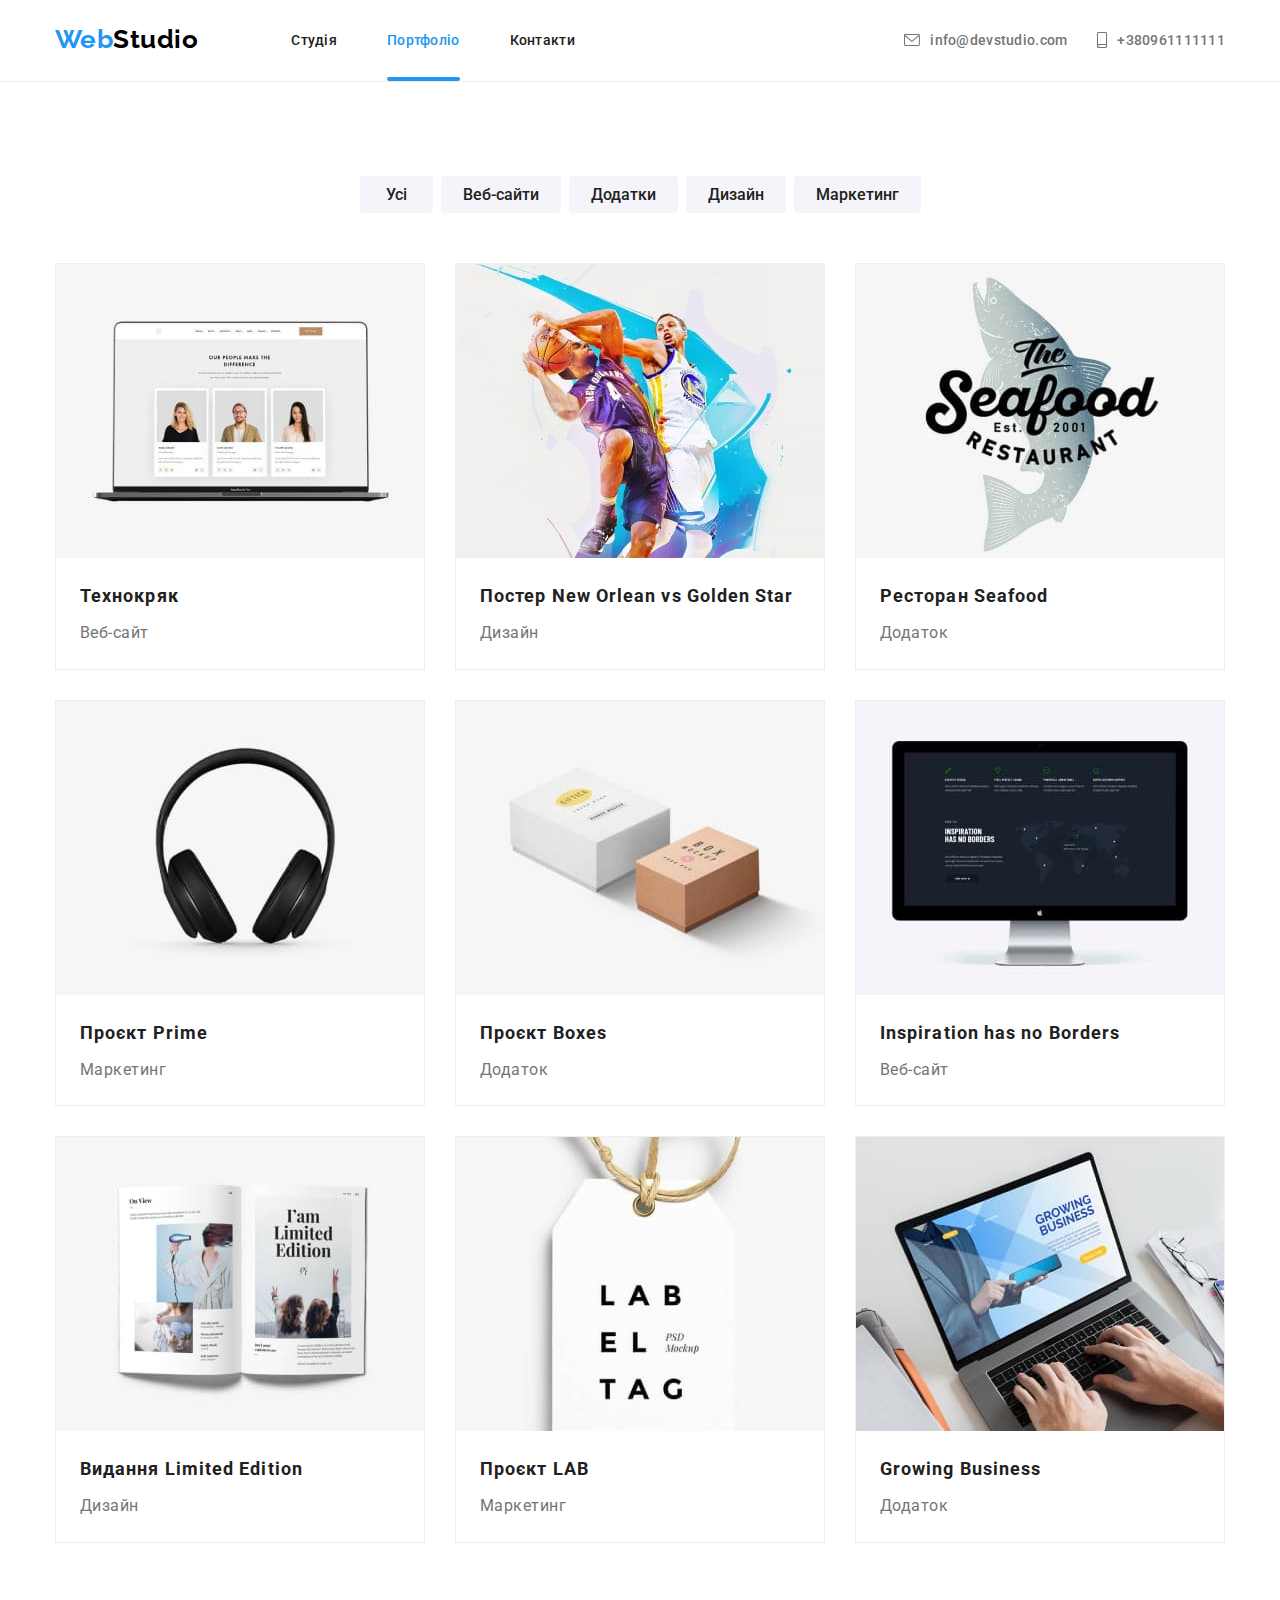
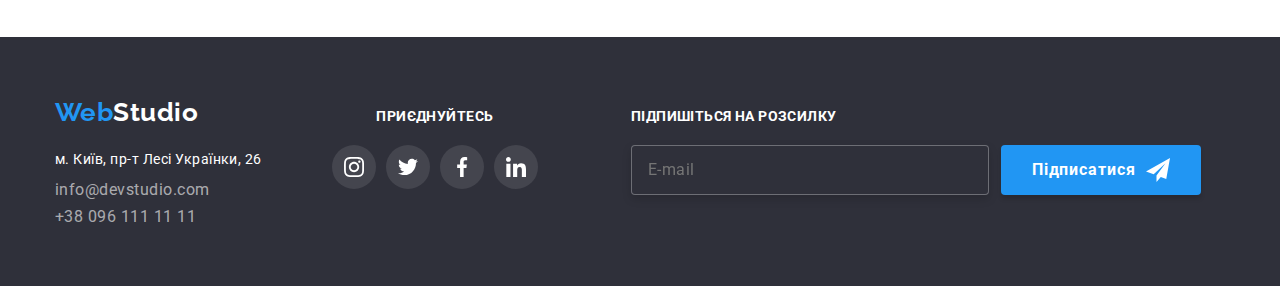
==== commit 8d5b20cb: "Разметка по ВЕМ" ====
--- a/portfolio.html
+++ b/portfolio.html
@@ -19,29 +19,31 @@
   <body>
     <!--Шапка сайту-->
     <header class="header">
-      <div class="container main-nav">
-        <nav class="nav">
+      <div class="container main-navigation">
+        <nav class="site-navigation">
           <a href="./index.html" class="logo">
-            <span class="logo-first">Web</span><span class="logo-second">Studio</span>
+            <span class="logo--blue">Web</span><span class="logo--black">Studio</span>
           </a>
-          <ul class="site-nav list">
-            <li class="item"><a href="./index.html" class="link">Студія</a></li>
-            <li class="item"><a href="Портфоліо" class="link current">Портфоліо</a></li>
-            <li class="item"><a href="Контакти" class="link">Контакти</a></li>
+          <ul class="site-navigation__list">
+            <li class="site-navigation__item"><a href="./index.html" class="link">Студія</a></li>
+            <li class="site-navigation__item">
+              <a href="Портфоліо" class="link current">Портфоліо</a>
+            </li>
+            <li class="site-navigation__item"><a href="Контакти" class="link">Контакти</a></li>
           </ul>
         </nav>
-        <ul class="auth-nav list">
-          <li class="item">
-            <a class="auth-svg" href="#" aria-label="envelope">
-              <svg class="icon-envelope" width="16" height="12">
+        <ul class="connection__list">
+          <li class="connection__item">
+            <a class="connection__link" href="#" aria-label="envelope">
+              <svg class="connection__icon" width="16" height="12">
                 <use href="./images/symbol-defs.svg#icon-envelope"></use>
               </svg>
               info@devstudio.com
             </a>
           </li>
-          <li class="item">
-            <a class="auth-svg" href="#" aria-label="smartphone">
-              <svg class="icon-envelope" width="10" height="16">
+          <li class="connection__item">
+            <a class="connection__link" href="#" aria-label="smartphone">
+              <svg class="connection__icon" width="10" height="16">
                 <use href="./images/symbol-defs.svg#icon-smartphone"></use>
               </svg>
               +380961111111
@@ -52,212 +54,219 @@
     </header>
 
     <main>
-      <section class="section portfolio-collection">
+      <section class="section portfolio">
         <div class="container">
-          <div class="portfolio-collection">
-            <h1 class="title-none">Портфоліо</h1>
-            <ul class="button list">
-              <li class="item"><button type="button" class="button secondary">Усі</button></li>
-              <li class="item">
-                <button type="button" class="button secondary">Веб-сайти</button>
-              </li>
-              <li class="item"><button type="button" class="button secondary">Додатки</button></li>
-              <li class="item"><button type="button" class="button secondary">Дизайн</button></li>
-              <li class="item">
-                <button type="button" class="button secondary">Маркетинг</button>
+          <div class="portfolio">
+            <h1 class="portfolio__title--none">Портфоліо</h1>
+            <ul class="portfolio-button__list">
+              <li class="portfolio-button__item">
+                <button type="button" class="portfolio__button">Усі</button>
+              </li>
+              <li class="portfolio-button__item">
+                <button type="button" class="portfolio__button">Веб-сайти</button>
+              </li>
+              <li class="portfolio-button__item">
+                <button type="button" class="portfolio__button">Додатки</button>
+              </li>
+              <li class="portfolio-button__item">
+                <button type="button" class="portfolio__button">Дизайн</button>
+              </li>
+              <li class="portfolio-button__item">
+                <button type="button" class="portfolio__button">Маркетинг</button>
               </li>
             </ul>
-            <ul class="projects list">
-              <li class="projects item">
-                <div class="box">
+
+            <ul class="projects__list">
+              <li class="projects__item">
+                <div class="projects__box">
                   <img src="./images/technocrack.jpg" alt="technocrack" width="370" height="294" />
-                  <div class="projects-overlay">
-                    <p>
-                      Ресурс пропонує комплексні пропозиції з різним рівнем функціоналу та сервісів.
-                      Все це дозволить відвідувачу отримати вичерпні відомості про компанію чи
-                      приватну особу.
-                    </p>
-                  </div>
-                </div>
-                <div class="collection-name">
-                  <h2 class="title">Технокряк</h2>
-                  <p class="text">Веб-сайт</p>
-                </div>
-              </li>
-
-              <li class="projects item">
-                <div class="box">
+                  <div class="projects__overlay">
+                    <p>
+                      Ресурс пропонує комплексні пропозиції з різним рівнем функціоналу та сервісів.
+                      Все це дозволить відвідувачу отримати вичерпні відомості про компанію чи
+                      приватну особу.
+                    </p>
+                  </div>
+                </div>
+                <div class="projects__type">
+                  <h2 class="projects__name">Технокряк</h2>
+                  <p class="projects__app">Веб-сайт</p>
+                </div>
+              </li>
+
+              <li class="projects__item">
+                <div class="projects__box">
                   <img
                     src="./images/posternewstar.jpg"
                     alt="Постер New Orlean vs Golden Star"
                     width="370"
                     height="294"
                   />
-                  <div class="projects-overlay">
-                    <p>
-                      Ресурс пропонує комплексні пропозиції з різним рівнем функціоналу та сервісів.
-                      Все це дозволить відвідувачу отримати вичерпні відомості про компанію чи
-                      приватну особу.
-                    </p>
-                  </div>
-                </div>
-                <div class="collection-name">
-                  <h2 class="title">Постер New Orlean vs Golden Star</h2>
-                  <p class="text">Дизайн</p>
-                </div>
-              </li>
-
-              <li class="projects item">
-                <div class="box">
+                  <div class="projects__overlay">
+                    <p>
+                      Ресурс пропонує комплексні пропозиції з різним рівнем функціоналу та сервісів.
+                      Все це дозволить відвідувачу отримати вичерпні відомості про компанію чи
+                      приватну особу.
+                    </p>
+                  </div>
+                </div>
+                <div class="projects__type">
+                  <h2 class="projects__name">Постер New Orlean vs Golden Star</h2>
+                  <p class="projects__app">Дизайн</p>
+                </div>
+              </li>
+
+              <li class="projects__item">
+                <div class="projects__box">
                   <img
                     src="./images/restaurantseafood.jpg"
                     alt="Ресторан Seafood"
                     width="370"
                     height="294"
                   />
-                  <div class="projects-overlay">
-                    <p>
-                      Ресурс пропонує комплексні пропозиції з різним рівнем функціоналу та сервісів.
-                      Все це дозволить відвідувачу отримати вичерпні відомості про компанію чи
-                      приватну особу.
-                    </p>
-                  </div>
-                </div>
-
-                <div class="collection-name">
-                  <h2 class="title">Ресторан Seafood</h2>
-                  <p class="text">Додаток</p>
-                </div>
-              </li>
-
-              <li class="projects item">
-                <div class="box">
+                  <div class="projects__overlay">
+                    <p>
+                      Ресурс пропонує комплексні пропозиції з різним рівнем функціоналу та сервісів.
+                      Все це дозволить відвідувачу отримати вичерпні відомості про компанію чи
+                      приватну особу.
+                    </p>
+                  </div>
+                </div>
+
+                <div class="projects__type">
+                  <h2 class="projects__name">Ресторан Seafood</h2>
+                  <p class="projects__app">Додаток</p>
+                </div>
+              </li>
+
+              <li class="projects__item">
+                <div class="projects__box">
                   <img
                     src="./images/projectprime.jpg"
                     alt="Проєкт Prime"
                     width="370"
                     height="294"
                   />
-                  <div class="projects-overlay">
-                    <p>
-                      Ресурс пропонує комплексні пропозиції з різним рівнем функціоналу та сервісів.
-                      Все це дозволить відвідувачу отримати вичерпні відомості про компанію чи
-                      приватну особу.
-                    </p>
-                  </div>
-                </div>
-
-                <div class="collection-name">
-                  <h2 class="title">Проєкт Prime</h2>
-                  <p class="text">Маркетинг</p>
-                </div>
-              </li>
-
-              <li class="projects item">
-                <div class="box">
+                  <div class="projects__overlay">
+                    <p>
+                      Ресурс пропонує комплексні пропозиції з різним рівнем функціоналу та сервісів.
+                      Все це дозволить відвідувачу отримати вичерпні відомості про компанію чи
+                      приватну особу.
+                    </p>
+                  </div>
+                </div>
+
+                <div class="projects__type">
+                  <h2 class="projects__name">Проєкт Prime</h2>
+                  <p class="projects__app">Маркетинг</p>
+                </div>
+              </li>
+
+              <li class="projects__item">
+                <div class="projects__box">
                   <img
                     src="./images/projectboxes.jpg"
                     alt="Проєкт Boxes"
                     width="370"
                     height="294"
                   />
-                  <div class="projects-overlay">
-                    <p>
-                      Ресурс пропонує комплексні пропозиції з різним рівнем функціоналу та сервісів.
-                      Все це дозволить відвідувачу отримати вичерпні відомості про компанію чи
-                      приватну особу.
-                    </p>
-                  </div>
-                </div>
-                <div class="collection-name">
-                  <h2 class="title">Проєкт Boxes</h2>
-                  <p class="text">Додаток</p>
-                </div>
-              </li>
-
-              <li class="projects item">
-                <div class="box">
+                  <div class="projects__overlay">
+                    <p>
+                      Ресурс пропонує комплексні пропозиції з різним рівнем функціоналу та сервісів.
+                      Все це дозволить відвідувачу отримати вичерпні відомості про компанію чи
+                      приватну особу.
+                    </p>
+                  </div>
+                </div>
+                <div class="projects__type">
+                  <h2 class="projects__name">Проєкт Boxes</h2>
+                  <p class="projects__app">Додаток</p>
+                </div>
+              </li>
+
+              <li class="projects__item">
+                <div class="projects__box">
                   <img
                     src="./images/inspiration.jpg"
                     alt="Inspiration has no Borders"
                     width="370"
                     height="294"
                   />
-                  <div class="projects-overlay">
-                    <p>
-                      Ресурс пропонує комплексні пропозиції з різним рівнем функціоналу та сервісів.
-                      Все це дозволить відвідувачу отримати вичерпні відомості про компанію чи
-                      приватну особу.
-                    </p>
-                  </div>
-                </div>
-                <div class="collection-name">
-                  <h2 class="title">Inspiration has no Borders</h2>
-                  <p class="text">Веб-сайт</p>
-                </div>
-              </li>
-
-              <li class="projects item">
-                <div class="box">
+                  <div class="projects__overlay">
+                    <p>
+                      Ресурс пропонує комплексні пропозиції з різним рівнем функціоналу та сервісів.
+                      Все це дозволить відвідувачу отримати вичерпні відомості про компанію чи
+                      приватну особу.
+                    </p>
+                  </div>
+                </div>
+                <div class="projects__type">
+                  <h2 class="projects__name">Inspiration has no Borders</h2>
+                  <p class="projects__app">Веб-сайт</p>
+                </div>
+              </li>
+
+              <li class="projects__item">
+                <div class="projects__box">
                   <img
                     src="./images/limitededition.jpg"
                     alt="Видання Limited Edition"
                     width="370"
                     height="294"
                   />
-                  <div class="projects-overlay">
-                    <p>
-                      Ресурс пропонує комплексні пропозиції з різним рівнем функціоналу та сервісів.
-                      Все це дозволить відвідувачу отримати вичерпні відомості про компанію чи
-                      приватну особу.
-                    </p>
-                  </div>
-                </div>
-
-                <div class="collection-name">
-                  <h2 class="title">Видання Limited Edition</h2>
-                  <p class="text">Дизайн</p>
-                </div>
-              </li>
-
-              <li class="projects item">
-                <div class="box">
+                  <div class="projects__overlay">
+                    <p>
+                      Ресурс пропонує комплексні пропозиції з різним рівнем функціоналу та сервісів.
+                      Все це дозволить відвідувачу отримати вичерпні відомості про компанію чи
+                      приватну особу.
+                    </p>
+                  </div>
+                </div>
+
+                <div class="projects__type">
+                  <h2 class="projects__name">Видання Limited Edition</h2>
+                  <p class="projects__app">Дизайн</p>
+                </div>
+              </li>
+
+              <li class="projects__item">
+                <div class="projects__box">
                   <img src="./images/projectlab.jpg" alt="Проєкт LAB" width="370" height="294" />
-                  <div class="projects-overlay">
-                    <p>
-                      Ресурс пропонує комплексні пропозиції з різним рівнем функціоналу та сервісів.
-                      Все це дозволить відвідувачу отримати вичерпні відомості про компанію чи
-                      приватну особу.
-                    </p>
-                  </div>
-                </div>
-
-                <div class="collection-name">
-                  <h2 class="title">Проєкт LAB</h2>
-                  <p class="text">Маркетинг</p>
-                </div>
-              </li>
-
-              <li class="projects item">
-                <div class="box">
+                  <div class="projects__overlay">
+                    <p>
+                      Ресурс пропонує комплексні пропозиції з різним рівнем функціоналу та сервісів.
+                      Все це дозволить відвідувачу отримати вичерпні відомості про компанію чи
+                      приватну особу.
+                    </p>
+                  </div>
+                </div>
+
+                <div class="projects__type">
+                  <h2 class="projects__name">Проєкт LAB</h2>
+                  <p class="projects__app">Маркетинг</p>
+                </div>
+              </li>
+
+              <li class="projects__item">
+                <div class="projects__box">
                   <img
                     src="./images/growingbusiness.jpg"
                     alt="Growing Business"
                     width="370"
                     height="294"
                   />
-                  <div class="projects-overlay">
-                    <p>
-                      Ресурс пропонує комплексні пропозиції з різним рівнем функціоналу та сервісів.
-                      Все це дозволить відвідувачу отримати вичерпні відомості про компанію чи
-                      приватну особу.
-                    </p>
-                  </div>
-                </div>
-
-                <div class="collection-name">
-                  <h2 class="title">Growing Business</h2>
-                  <p class="text">Додаток</p>
+                  <div class="projects__overlay">
+                    <p>
+                      Ресурс пропонує комплексні пропозиції з різним рівнем функціоналу та сервісів.
+                      Все це дозволить відвідувачу отримати вичерпні відомості про компанію чи
+                      приватну особу.
+                    </p>
+                  </div>
+                </div>
+
+                <div class="projects__type">
+                  <h2 class="projects__name">Growing Business</h2>
+                  <p class="projects__app">Додаток</p>
                 </div>
               </li>
             </ul>
@@ -272,52 +281,56 @@
         <div class="container social">
           <div>
             <a href="./index.html" class="logo">
-              <span class="logo-first">Web</span><span class="logo-third">Studio</span>
+              <span class="logo--blue">Web</span><span class="logo--white">Studio</span>
             </a>
             <!--Contacts-->
             <address class="contacts">
-              <ul class="contacts list">
-                <li class="item">
+              <ul class="contacts__list contacts">
+                <li class="contacts__item">
                   <a
                     href="https://goo.gl/maps/4yeFiKxMRU1gBtnu8"
                     target="_blank"
                     rel="noopener noreferrer"
-                    class="address list"
+                    class="contacts__link--address"
                     >м. Київ, пр-т Лесі Українки, 26</a
                   >
                 </li>
-                <li class="item email"><a href="" class="connect">info@devstudio.com</a></li>
-                <li class="item phone"><a href="" class="connect">+38 096 111 11 11</a></li>
+                <li class="contacts__item">
+                  <a href="" class="contacts__link">info@devstudio.com</a>
+                </li>
+                <li class="contacts__item">
+                  <a href="" class="contacts__link">+38 096 111 11 11</a>
+                </li>
               </ul>
             </address>
           </div>
 
-          <div class="vector">
-            <h2 class="title">приєднуйтесь</h2>
-            <ul class="vector list">
-              <li class="item">
-                <a class="link-svg" href="#" aria-label="instagram">
+          <div class="prompted">
+            <h2 class="prompted__title">приєднуйтесь</h2>
+            <ul class="prompted__list">
+              <li class="prompted__item">
+                <a class="prompted__link" href="#" aria-label="instagram">
                   <svg class="icon" width="20" height="20">
                     <use href="./images/symbol-defs.svg#icon-instagram"></use>
                   </svg>
                 </a>
               </li>
-              <li class="item">
-                <a class="link-svg" href="#" aria-label="twitter">
+              <li class="prompted__item">
+                <a class="prompted__link" href="#" aria-label="twitter">
                   <svg class="icon" width="20" height="20">
                     <use href="./images/symbol-defs.svg#icon-twitter"></use>
                   </svg>
                 </a>
               </li>
-              <li class="item">
-                <a class="link-svg" href="#" aria-label="facebook">
+              <li class="prompted__item">
+                <a class="prompted__link" href="#" aria-label="facebook">
                   <svg class="icon" width="20" height="20">
                     <use href="./images/symbol-defs.svg#icon-facebook"></use>
                   </svg>
                 </a>
               </li>
-              <li class="item">
-                <a class="link-svg" href="#" aria-label="linkedin">
+              <li class="prompted__item">
+                <a class="prompted__link" href="#" aria-label="linkedin">
                   <svg class="icon" width="20" height="20">
                     <use href="./images/symbol-defs.svg#icon-linkedin"></use>
                   </svg>
@@ -325,8 +338,9 @@
               </li>
             </ul>
           </div>
+
           <div>
-            <form class="submit-form" autocomplete="off">
+            <form class="submit-form">
               <div class="submit-field">
                 <label for="email">Підпишіться на розсилку</label>
                 <div class="submit">
--- a/css/main.min.css
+++ b/css/main.min.css
@@ -1 +1 @@
-@import"https://fonts.googleapis.com/css2?family=Raleway:wght@700&family=Roboto:wght@400;500;700;900&display=swap";@import"https://cdnjs.cloudflare.com/ajax/libs/modern-normalize/1.1.0/modern-normalize.min.css";body{background-color:var(--button-text-color);color:var(--primary-text-color);font-family:"Roboto",sans-serif;font-weight:400;font-style:normal;letter-spacing:.03em}.container{width:1200px;margin-left:auto;margin-right:auto;padding-right:15px;padding-left:15px}:root{--primary-text-color: rgba(33, 33, 33, 1);--secondary-text-color: rgba(117, 117, 117, 1);--tertiary-text-color: rgba(255, 255, 255, 0.6);--accent-color: rgba(33, 150, 243, 1);--logo-first-color: rgba(0, 0, 0, 1);--button-text-color: rgba(255, 255, 255, 1);--bcg-button-color: rgba(245, 244, 250, 1);--bcg-hero-color: rgba(47, 48, 58, 1);--color-border-projects: rgba(238, 238, 238, 1);--color-border-header: rgba(236, 236, 236, 1);--color-icon: rgba(175, 177, 184, 1);--gradient-hero: rgba(47, 48, 58, 0.4);--color-thumb-text: rgba(47, 48, 58, 0.8);--form-field-input: rgba(33, 33, 33, 0.2);--form-button-bcg-hover: rgba(24, 140, 232, 1)}:root{--timing-function: cubic-bezier(0.4, 0, 0.2, 1)}.projects.item:nth-child(3n),.clients.list .item:nth-child(3n){margin-right:0}.projects.item:nth-last-child(-n+3){margin-bottom:0}.projects.item:last-child,.clients.list .item:last-child{margin-right:0}section{margin:0;padding-top:94px;padding-bottom:94px}ul{padding:0;margin:0;list-style:none}h2{margin:0;margin-bottom:50px;color:var(--primary-text-color);font-weight:700;font-size:36px;line-height:1.2;text-align:center;letter-spacing:.03em}.header{border-bottom:1px solid #ececec}.main-nav{display:flex;align-items:center}.nav{display:flex;align-items:center}.site-nav{display:flex;margin-left:93px}.site-nav .item+.item{margin-left:50px}.link{display:block;position:relative;padding-top:32px;padding-bottom:32px;color:var(--primary-text-color);font-weight:500;font-size:14px;line-height:1.2;letter-spacing:.02em;text-decoration:none;transition:color 250ms var(--timing-function)}.link:hover,.link:focus{color:var(--accent-color)}.link.current{color:var(--accent-color)}.link.current::after{content:"";position:absolute;margin-top:11px;left:0;bottom:0;display:block;width:100%;height:4px;background-color:var(--accent-color);border-radius:2px;opacity:1}.auth-nav{display:flex;margin-left:auto}.auth-nav .item+.item{margin-left:30px}.auth-svg{display:inline-flex;align-items:center;padding-top:32px;padding-bottom:32px;color:var(--secondary-text-color);font-weight:500;font-size:14px;line-height:1.2;letter-spacing:.02em;text-decoration:none;transition:color 250ms var(--timing-function)}.auth-svg:hover,.auth-svg:focus{color:var(--accent-color)}.auth-svg .icon-envelope{fill:currentColor;margin-right:10px}.hero__overlay{max-width:1600px;height:600px;margin-right:auto;margin-left:auto;padding-top:200px;padding-bottom:200px;outline:1px solid var(--overlay);background-image:linear-gradient(var(--gradient-hero), var(--gradient-hero)),url("../images/hero.jpg");background-color:var(--bcg-hero-color);background-repeat:no-repeat;background-position:center;background-size:cover;text-align:center}.hero{text-align:center}.hero__title{margin-top:0;margin-bottom:30px;color:var(--button-text-color);font-weight:900;font-size:44px;line-height:1.36;letter-spacing:.06em;text-transform:uppercase}.hero__button{border-radius:4px;border:rgba(0,0,0,0);padding:10px 32px;min-width:216px;background-color:var(--accent-color);box-shadow:0px 4px 4px rgba(0,0,0,.15);color:var(--button-text-color);font-family:inherit;font-weight:700;font-size:16px;line-height:1.88;letter-spacing:.06em;text-align:center;align-items:center}.features{display:flex}.features .features__title{display:none}.features .feature+.feature{margin-left:30px}.feature__title{margin-top:30px;margin-bottom:10px;color:var(--primary-text-color);font-weight:700;font-size:14px;line-height:1.2;text-transform:uppercase;text-align:left}.feature__text{color:var(--secondary-text-color);font-size:14px;line-height:1.71}.feature::before{display:inline-block;content:"";width:270px;height:120px;border-radius:4px;background-color:var(--bcg-button-color);background-repeat:no-repeat;background-position:center}.feature__item--first::before{background-image:url(../images/antenna.svg)}.feature__item--second::before{background-image:url(../images/clock.svg)}.feature__item--third::before{background-image:url(../images/diagram.svg)}.feature__item--fouth::before{background-image:url(../images/astronaut.svg)}.works__section{margin:0;padding-top:0px;padding-bottom:94px}.works__list{display:flex;justify-content:space-between;max-height:294px}.works__list .works__item{display:block;position:relative;overflow:hidden}.thumb__text{margin:0;padding-top:27px;padding-bottom:27px}.thumb__img>.thumb__card{display:flex;content:"";position:absolute;width:370px;height:70px;bottom:0;justify-content:center;color:var(--button-text-color);background-color:var(--color-thumb-text);font-weight:700;font-size:14px;line-height:1.14;text-align:center;letter-spacing:.03em;text-transform:uppercase}.command__section{background-color:var(--bcg-button-color)}.command__list{display:flex;justify-content:space-between}.command__list .command__item{background-color:var(--button-text-color)}.person__name{padding-top:30px;padding-bottom:30px;box-shadow:0px 1px 3px rgba(0,0,0,.12),0px 1px 1px rgba(0,0,0,.14),0px 2px 1px rgba(0,0,0,.2);border-radius:0px 0px 4px 4px}.person__name .person__title{margin-bottom:10px;color:var(--primary-text-color);font-weight:500;font-size:16px;line-height:1.2;text-align:center}.person__name .person__post{margin-top:0;margin-bottom:0;color:var(--secondary-text-color);font-size:16px;line-height:1.2;text-align:center}.social__list{display:flex;justify-content:center;margin-top:16px}.social__list .social__item{margin-right:10px}.social__list .social__item:last-child{margin-right:0}.social__link{display:flex;width:44px;height:44px;justify-content:center;align-items:center;color:var(--color-icon);border-radius:50%;transition:color 250ms var(--timing-function),background-color 250ms var(--timing-function)}.social__link:hover,.social__link:focus{color:var(--button-text-color);background-color:var(--accent-color)}.social__link .social__icon{fill:currentColor}.clients.list{display:flex;justify-content:space-between}.clients.list .item{margin-right:30px;border-radius:1px}.clients-svg{display:flex;width:170px;height:92px;justify-content:center;align-items:center;color:var(--color-icon);border:1px solid var(--color-icon);border-radius:4px;transition:color 250ms var(--timing-function),border 250ms var(--timing-function)}.clients-svg:hover,.clients-svg:focus{color:var(--accent-color);border:1px solid var(--accent-color)}.clients-svg .clients-icon{fill:currentColor}.footer{display:flex;padding-top:60px;padding-bottom:60px;background-color:var(--bcg-hero-color)}.address{color:var(--button-text-color);font-style:normal;font-size:14px;line-height:1.7;text-decoration:none;transition:color 250ms var(--timing-function)}.address:hover,.address:hover{color:var(--accent-color)}.connect{color:var(--tertiary-text-color);font-family:"Roboto",sans-serif;font-style:normal;font-size:14px;line-height:1.7;text-decoration:none;transition:color 250ms var(--timing-function)}.connect:hover,.connect:focus{color:var(--accent-color)}.footer .logo{padding-top:0;padding-bottom:0;margin-bottom:20px}.contacts .item{margin-top:9px}.container.social{display:flex;align-items:baseline}.vector{margin-left:70px}.vector .title{margin-bottom:20px;color:var(--button-text-color);font-weight:700;font-size:14px;line-height:1.14;letter-spacing:.03em;text-transform:uppercase}.vector .list{display:flex}.vector .list .item{margin-right:10px}.vector .list .item:last-child{margin-right:0}.link-svg{display:flex;justify-content:center;align-items:center;width:44px;height:44px;border-radius:50%;fill:var(--button-text-color);background:rgba(255,255,255,.1);transition:background-color 250ms var(--timing-function)}.link-svg:hover,.link-svg:focus{background-color:var(--accent-color)}.title-none{display:none}ul.button.list{display:flex;justify-content:center}ul.button.list .item+.item{margin-left:8px}.button.secondary{display:inline-block;border-radius:4px;border:rgba(0,0,0,0);padding:6px 22px;min-width:73px;background-color:var(--bcg-button-color);color:var(--primary-text-color);box-shadow:none;border-radius:4px;font-family:inherit;font-weight:500;font-size:16px;line-height:1.6;text-align:center;transition:background-color 250ms var(--timing-function),color 250ms var(--timing-function),box-shadow 250ms var(--timing-function)}.button.secondary:hover,.button.secondary:focus{background-color:var(--accent-color);color:var(--button-text-color);box-shadow:0px 3px 1px rgba(0,0,0,.1),0px 1px 2px rgba(0,0,0,.08),0px 2px 2px rgba(0,0,0,.12)}.projects .title{color:var(--primary-text-color);font-weight:700;font-size:18px;line-height:2;letter-spacing:.06em;text-align:left}.projects h2.title{margin-bottom:4px}.projects .text{margin-top:0;margin-bottom:0;color:var(--secondary-text-color);font-size:16px;line-height:1.9;text-align:left}.section ul.button.list{padding:0;margin-bottom:50px;padding-top:0;padding-bottom:0}ul.projects.list{display:flex;flex-wrap:wrap}.projects.item{display:block;position:relative;width:370px;margin-right:30px;margin-bottom:30px;border:1px solid var(--color-border-projects);overflow:hidden;transition:box-shadow 250ms var(--timing-function),border 250ms var(--timing-function)}.projects.item:hover{box-shadow:0px 1px 1px rgba(0,0,0,.12),0px 4px 4px rgba(0,0,0,.06),1px 4px 6px rgba(0,0,0,.16);border:1px solid var(--color-border-projects)}.collection-name{padding:20px 24px}.box{display:block;content:"";position:relative;width:370px;height:294px;margin-left:auto;margin-right:auto;overflow:hidden}.projects.item:hover .projects-overlay{transform:translateY(0)}.projects-overlay{position:absolute;top:0;left:0;width:370px;height:294px;background-color:rgba(33,150,243,.9);transform:translateY(100%);transition:transform 250ms var(--timing-function)}.projects-overlay p{padding:63px 24px;color:var(--button-text-color);font-weight:400;font-size:18px;line-height:1.55;letter-spacing:.03em}.logo{display:block;padding-top:24px;padding-bottom:25px;font-family:"Raleway",sans-serif;font-weight:700;font-size:26px;line-height:1.2;text-decoration:none}.logo-first{color:var(--accent-color)}.logo-second{color:var(--logo-first-color)}.logo-third{color:var(--button-text-color)}.submit-form{display:block}.submit-form .submit-field{position:relative;margin-left:93px}.submit-form .submit-field .submit{display:flex;margin-top:20px}.submit-field>label{min-width:207px;font-weight:700;font-size:14px;line-height:1.14;letter-spacing:.03em;text-transform:uppercase;color:var(--button-text-color)}.submit>input{display:flex;align-items:center;min-width:358px;height:50px;padding:0;padding-left:16px;font-weight:400;font-size:16px;line-height:1.25;letter-spacing:.03em;color:var(--tertiary-text-color);background-color:var(--bcg-hero-color);border:1px solid rgba(255,255,255,.3);filter:drop-shadow(0px 4px 4px rgba(0, 0, 0, 0.15));border-radius:4px}.submit-button{display:flex;justify-content:center;align-items:center;min-width:200px;height:50px;margin-left:12px;padding:0;font-weight:700;font-size:16px;line-height:1.9;text-align:center;letter-spacing:.06em;color:var(--button-text-color);background-color:var(--accent-color);box-shadow:0px 4px 4px rgba(0,0,0,.15);border:var(--accent-color);border-radius:4px}.submit-button .submit-svg{width:24px;height:24px;padding:0;margin-left:10px;fill:currentColor}.backdrop{position:fixed;top:0;left:0;width:100%;height:100%;background-color:rgba(0,0,0,.2);opacity:1;visibility:visible;transition:opacity 250ms var(--timing-function),visibility 250ms var(--timing-function)}.modal{position:absolute;left:50%;top:50%;transform:translate(-50%, -50%) scale(1);min-width:528px;min-height:581px;background:var(--button-text-color);box-shadow:0px 1px 3px rgba(0,0,0,.12),0px 1px 1px rgba(0,0,0,.14),0px 2px 1px rgba(0,0,0,.2);border-radius:4px;transition:transform 250ms var(--timing-function)}.backdrop.is-hidden{visibility:hidden;opacity:0;pointer-events:none}.backdrop.is-hidden .modal{transform:translate(-50%, -50%) scale(0.6)}.button-modal-close{display:flex;position:absolute;content:"";justify-content:center;align-items:center;top:8px;right:8px;width:30px;height:30px;background:var(--button-text-color);border:1px solid rgba(0,0,0,.1);border-radius:50%;transition:cursor 250ms var(--timing-function)}.button-modal-close:hover{cursor:pointer}.close-svg{width:18px;height:18px;transition:fill 250ms var(--timing-function)}.close-svg:hover{fill:var(--accent-color)}.form-title{margin-top:40px;margin-bottom:12px;font-weight:700;font-size:20px;line-height:1.15;text-align:center;letter-spacing:.03em;color:var(--primary-text-color)}.form-field{display:flex;flex-direction:column;margin-bottom:10px;margin-right:40px;margin-left:40px}.form-field .form-label{position:relative;margin-bottom:4px;font-weight:400;font-size:12px;line-height:1.17;letter-spacing:.01em;text-align:left;color:var(--secondary-text-color)}.form-icon.first{position:absolute;width:18px;height:18px;top:50%;left:15px;transform:translateY(-60%);transition:fill 250ms var(--timing-function)}.form-icon.second{position:absolute;width:18px;height:18px;top:50%;left:15px;transform:translateY(-60%);transition:fill 250ms var(--timing-function)}.form-icon.third{position:absolute;width:18px;height:18px;top:50%;left:15px;transform:translateY(-60%);transition:fill 250ms var(--timing-function)}.form-input:hover~.form-icon,.form-input:focus~.form-icon{fill:var(--accent-color)}.case{position:relative;margin:0;padding:0}.case .form-input{margin:0;padding:0;padding-left:42px;width:448px;height:40px;border:1px solid var(--form-field-input);border-radius:4px;transition:border 250ms var(--timing-function),cursor 250ms var(--timing-function)}.case .form-input:hover,.case .form-input:focus{border:1px solid var(--accent-color);cursor:pointer}.form-field #feedback.form-textarea::-moz-placeholder{font-weight:400;font-size:12px;line-height:1.17;letter-spacing:.01em;color:rgba(117,117,117,.5)}.form-field #feedback.form-textarea:-ms-input-placeholder{font-weight:400;font-size:12px;line-height:1.17;letter-spacing:.01em;color:rgba(117,117,117,.5)}.form-field #feedback.form-textarea::placeholder{font-weight:400;font-size:12px;line-height:1.17;letter-spacing:.01em;color:rgba(117,117,117,.5)}.form-textarea{width:448px;height:120px;padding:12px 16px;resize:none;border:1px solid var(--form-field-input);border-radius:4px;transition:border 250ms var(--timing-function),cursor 250ms var(--timing-function)}.form-textarea:hover,.form-textarea:focus{border:1px solid var(--accent-color);cursor:pointer}.form-fields.checkbox{display:flex;content:"";align-items:center;justify-content:center}.form-fields.checkbox .form-input.checkbox{position:absolute;width:1px;height:1px;margin:-1px;padding:0;bottom:0;clip:rect(0 0 0 0);overflow:hidden}.form-input.checkbox:checked+.form-label.text .icon-checkbox{background-color:var(--accent-color);border:none;fill:var(---text-color);border:1px solid var(--accent-color);cursor:pointer}.form-label.text{display:flex;content:"";justify-content:center;align-items:center;margin:0;padding:0;font-weight:400;font-size:14px;line-height:1.71;letter-spacing:.03em;color:var(--secondary-text-color)}.form-label.text .icon-checkbox{margin-right:7px;border:2px solid var(--primary-text-color);fill:rgba(0,0,0,0)}.form-label.text .form-link{margin:0;color:var(--accent-color)}.form-button{display:flex;content:"";justify-content:center;align-items:center;width:200px;height:50px;padding:10px 52px;margin:auto;margin-top:30px;font-weight:700;font-size:16px;line-height:1.87;text-align:center;letter-spacing:.06em;color:var(--button-text-color);background:var(--accent-color);box-shadow:0px 4px 4px rgba(0,0,0,.15);border:var(--accent-color);border-radius:4px;transition:background-color 250ms var(--timing-function),box-shadow 250ms var(--timing-function),cursor 250ms var(--timing-function)}.form-button:hover,.form-button:focus{background-color:var(--form-button-bcg-hover);box-shadow:0px 4px 4px rgba(0,0,0,.15);cursor:pointer}/*# sourceMappingURL=main.min.css.map */+@import"https://fonts.googleapis.com/css2?family=Raleway:wght@700&family=Roboto:wght@400;500;700;900&display=swap";@import"https://cdnjs.cloudflare.com/ajax/libs/modern-normalize/1.1.0/modern-normalize.min.css";body{background-color:var(--button-text-color);color:var(--primary-text-color);font-family:"Roboto",sans-serif;font-weight:400;font-style:normal;letter-spacing:.03em}.container{width:1200px;margin-left:auto;margin-right:auto;padding-right:15px;padding-left:15px}:root{--primary-text-color: rgba(33, 33, 33, 1);--secondary-text-color: rgba(117, 117, 117, 1);--tertiary-text-color: rgba(255, 255, 255, 0.6);--accent-color: rgba(33, 150, 243, 1);--logo-first-color: rgba(0, 0, 0, 1);--button-text-color: rgba(255, 255, 255, 1);--bcg-button-color: rgba(245, 244, 250, 1);--bcg-hero-color: rgba(47, 48, 58, 1);--color-border-projects: rgba(238, 238, 238, 1);--color-border-header: rgba(236, 236, 236, 1);--color-icon: rgba(175, 177, 184, 1);--gradient-hero: rgba(47, 48, 58, 0.4);--color-thumb-text: rgba(47, 48, 58, 0.8);--form-field-input: rgba(33, 33, 33, 0.2);--form-button-bcg-hover: rgba(24, 140, 232, 1)}:root{--timing-function: cubic-bezier(0.4, 0, 0.2, 1)}.projects__item:nth-child(3n){margin-right:0}.projects__item:nth-last-child(-n+3){margin-bottom:0}.prompted__list .prompted__item:last-child,.regularclient__list .regularclient__item:last-child{margin-right:0}section{margin:0;padding-top:94px;padding-bottom:94px}ul{padding:0;margin:0;list-style:none}h2{margin:0;margin-bottom:50px;color:var(--primary-text-color);font-weight:700;font-size:36px;line-height:1.2;text-align:center;letter-spacing:.03em}.header{border-bottom:1px solid #ececec}.main-navigation{display:flex;align-items:center}.site-navigation{display:flex;align-items:center}.site-navigation__list{display:flex;margin-left:93px}.site-navigation__list .site-navigation__item+.site-navigation__item{margin-left:50px}.link{display:block;position:relative;padding-top:32px;padding-bottom:32px;color:var(--primary-text-color);font-weight:500;font-size:14px;line-height:1.2;letter-spacing:.02em;text-decoration:none;transition:color 250ms var(--timing-function)}.link:hover,.link:focus{color:var(--accent-color)}.link.current{position:relative;color:var(--accent-color)}.link.current::after{content:"";position:absolute;margin-top:11px;left:0;bottom:0;display:block;width:100%;height:4px;background-color:var(--accent-color);border-radius:2px;opacity:1}.connection__list{display:flex;margin-left:auto}.connection__list .connection__item+.connection__item{margin-left:30px}.connection__link{display:inline-flex;align-items:center;padding-top:32px;padding-bottom:32px;color:var(--secondary-text-color);font-weight:500;font-size:14px;line-height:1.2;letter-spacing:.02em;text-decoration:none;transition:color 250ms var(--timing-function)}.connection__link:hover,.connection__link:focus{color:var(--accent-color)}.connection__link .connection__icon{fill:currentColor;margin-right:10px}.hero__overlay{max-width:1600px;height:600px;margin-right:auto;margin-left:auto;padding-top:200px;padding-bottom:200px;outline:1px solid var(--overlay);background-image:linear-gradient(var(--gradient-hero), var(--gradient-hero)),url("../images/hero.jpg");background-color:var(--bcg-hero-color);background-repeat:no-repeat;background-position:center;background-size:cover;text-align:center}.hero{text-align:center}.hero__title{margin-top:0;margin-bottom:30px;color:var(--button-text-color);font-weight:900;font-size:44px;line-height:1.36;letter-spacing:.06em;text-transform:uppercase}.hero__button{border-radius:4px;border:rgba(0,0,0,0);padding:10px 32px;min-width:216px;background-color:var(--accent-color);box-shadow:0px 4px 4px rgba(0,0,0,.15);color:var(--button-text-color);font-family:inherit;font-weight:700;font-size:16px;line-height:1.88;letter-spacing:.06em;text-align:center;align-items:center}.features{display:flex}.features .features__title{display:none}.features .feature+.feature{margin-left:30px}.feature__title{margin-top:30px;margin-bottom:10px;color:var(--primary-text-color);font-weight:700;font-size:14px;line-height:1.2;text-transform:uppercase;text-align:left}.feature__text{color:var(--secondary-text-color);font-size:14px;line-height:1.71}.feature::before{display:inline-block;content:"";width:270px;height:120px;border-radius:4px;background-color:var(--bcg-button-color);background-repeat:no-repeat;background-position:center}.feature__item--first::before{background-image:url(../images/antenna.svg)}.feature__item--second::before{background-image:url(../images/clock.svg)}.feature__item--third::before{background-image:url(../images/diagram.svg)}.feature__item--fouth::before{background-image:url(../images/astronaut.svg)}.works__section{margin:0;padding-top:0px;padding-bottom:94px}.works__list{display:flex;justify-content:space-between;max-height:294px}.works__list .works__item{display:block;position:relative;overflow:hidden}.thumb__text{margin:0;padding-top:27px;padding-bottom:27px}.thumb__img>.thumb__card{display:flex;content:"";position:absolute;width:370px;height:70px;bottom:0;justify-content:center;color:var(--button-text-color);background-color:var(--color-thumb-text);font-weight:700;font-size:14px;line-height:1.14;text-align:center;letter-spacing:.03em;text-transform:uppercase}.command__section{background-color:var(--bcg-button-color)}.command__list{display:flex;justify-content:space-between}.command__list .command__item{background-color:var(--button-text-color)}.person__name{padding-top:30px;padding-bottom:30px;box-shadow:0px 1px 3px rgba(0,0,0,.12),0px 1px 1px rgba(0,0,0,.14),0px 2px 1px rgba(0,0,0,.2);border-radius:0px 0px 4px 4px}.person__name .person__title{margin-bottom:10px;color:var(--primary-text-color);font-weight:500;font-size:16px;line-height:1.2;text-align:center}.person__name .person__post{margin-top:0;margin-bottom:0;color:var(--secondary-text-color);font-size:16px;line-height:1.2;text-align:center}.social__list{display:flex;justify-content:center;margin-top:16px}.social__list .social__item{margin-right:10px}.social__list .social__item:last-child{margin-right:0}.social__link{display:flex;width:44px;height:44px;justify-content:center;align-items:center;color:var(--color-icon);border-radius:50%;transition:color 250ms var(--timing-function),background-color 250ms var(--timing-function)}.social__link:hover,.social__link:focus{color:var(--button-text-color);background-color:var(--accent-color)}.social__link .social__icon{fill:currentColor}.regularclient__list{display:flex}.regularclient__list .regularclient__item{margin-right:30px;border-radius:1px}.regularclient__link{display:flex;width:170px;height:92px;justify-content:center;align-items:center;color:var(--color-icon);border:1px solid var(--color-icon);border-radius:4px;transition:color 250ms var(--timing-function),border 250ms var(--timing-function)}.regularclient__link:hover,.regularclient__link:focus{color:var(--accent-color);border:1px solid var(--accent-color)}.regularclient__link .regularclient__icon{fill:currentColor}.footer{display:flex;padding-top:60px;padding-bottom:60px;background-color:var(--bcg-hero-color)}.contacts__link--address{color:var(--button-text-color);font-style:normal;font-size:14px;line-height:1.7;text-decoration:none;transition:color 250ms var(--timing-function)}.contacts__link--address:hover,.contacts__link--address:hover{color:var(--accent-color)}.contacts__link{color:var(--tertiary-text-color);font-style:normal;text-decoration:none;transition:color 250ms var(--timing-function)}.contacts__link:hover,.contacts__link:focus{color:var(--accent-color)}.footer .logo{padding-top:0;padding-bottom:0;margin-bottom:20px}.contacts__item{margin-top:9px}.container.social{display:flex;align-items:baseline}.prompted{margin-left:70px}.prompted .prompted__title{margin-bottom:20px;color:var(--button-text-color);font-weight:700;font-size:14px;line-height:1.14;letter-spacing:.03em;text-transform:uppercase}.prompted__list{display:flex}.prompted__list .prompted__item{margin-right:10px}.prompted__link{display:flex;justify-content:center;align-items:center;width:44px;height:44px;border-radius:50%;fill:var(--button-text-color);background:rgba(255,255,255,.1);transition:background-color 250ms var(--timing-function)}.prompted__link:hover,.prompted__link:focus{background-color:var(--accent-color)}.portfolio__title--none{display:none}.portfolio-button__list{display:flex;justify-content:center}.portfolio-button__list .portfolio-button__item+.portfolio-button__item{padding:0;padding-top:0;padding-bottom:0;margin-left:8px;margin-bottom:50px}.portfolio__button{display:inline-block;border-radius:4px;border:rgba(0,0,0,0);padding:6px 22px;min-width:73px;background-color:var(--bcg-button-color);color:var(--primary-text-color);box-shadow:none;border-radius:4px;font-family:inherit;font-weight:500;font-size:16px;line-height:1.6;text-align:center;transition:background-color 250ms var(--timing-function),color 250ms var(--timing-function),box-shadow 250ms var(--timing-function)}.portfolio__button:hover,.portfolio__button:focus{background-color:var(--accent-color);color:var(--button-text-color);box-shadow:0px 3px 1px rgba(0,0,0,.1),0px 1px 2px rgba(0,0,0,.08),0px 2px 2px rgba(0,0,0,.12)}.projects__type{padding:20px 24px}.projects__type .projects__name{margin-bottom:4px;color:var(--primary-text-color);font-weight:700;font-size:18px;line-height:2;letter-spacing:.06em;text-align:left}.projects__type .projects__app{margin-top:0;margin-bottom:0;color:var(--secondary-text-color);font-size:16px;line-height:1.9;text-align:left}.projects__list{display:flex;flex-wrap:wrap}.projects__item{display:block;position:relative;width:370px;margin-right:30px;margin-bottom:30px;border:1px solid var(--color-border-projects);overflow:hidden;transition:box-shadow 250ms var(--timing-function),border 250ms var(--timing-function)}.projects__item:hover{box-shadow:0px 1px 1px rgba(0,0,0,.12),0px 4px 4px rgba(0,0,0,.06),1px 4px 6px rgba(0,0,0,.16);border:1px solid var(--color-border-projects)}.projects__box{display:block;content:"";position:relative;width:370px;height:294px;margin-left:auto;margin-right:auto;overflow:hidden}.projects__item:hover .projects__overlay{transform:translateY(0)}.projects__overlay{position:absolute;top:0;left:0;width:370px;height:294px;background-color:rgba(33,150,243,.9);transform:translateY(100%);transition:transform 250ms var(--timing-function)}.projects__overlay p{padding:63px 24px;color:var(--button-text-color);font-weight:400;font-size:18px;line-height:1.55;letter-spacing:.03em}.logo{display:block;padding-top:24px;padding-bottom:25px;font-family:"Raleway",sans-serif;font-weight:700;font-size:26px;line-height:1.2;text-decoration:none}.logo--blue{color:var(--accent-color)}.logo--black{color:var(--logo-first-color)}.logo--white{color:var(--button-text-color)}.submit-form{display:block}.submit-form .submit-field{position:relative;margin-left:93px}.submit-form .submit-field .submit{display:flex;margin-top:20px}.submit-field>label{min-width:207px;font-weight:700;font-size:14px;line-height:1.14;letter-spacing:.03em;text-transform:uppercase;color:var(--button-text-color)}.submit>input{display:flex;align-items:center;min-width:358px;height:50px;padding:0;padding-left:16px;font-weight:400;font-size:16px;line-height:1.25;letter-spacing:.03em;color:var(--tertiary-text-color);background-color:var(--bcg-hero-color);border:1px solid rgba(255,255,255,.3);filter:drop-shadow(0px 4px 4px rgba(0, 0, 0, 0.15));border-radius:4px}.submit-button{display:flex;justify-content:center;align-items:center;min-width:200px;height:50px;margin-left:12px;padding:0;font-weight:700;font-size:16px;line-height:1.9;text-align:center;letter-spacing:.06em;color:var(--button-text-color);background-color:var(--accent-color);box-shadow:0px 4px 4px rgba(0,0,0,.15);border:var(--accent-color);border-radius:4px}.submit-button .submit-svg{width:24px;height:24px;padding:0;margin-left:10px;fill:currentColor}.backdrop{position:fixed;top:0;left:0;width:100%;height:100%;background-color:rgba(0,0,0,.2);opacity:1;visibility:visible;transition:opacity 250ms var(--timing-function),visibility 250ms var(--timing-function)}.modal{position:absolute;left:50%;top:50%;transform:translate(-50%, -50%) scale(1);min-width:528px;min-height:581px;background:var(--button-text-color);box-shadow:0px 1px 3px rgba(0,0,0,.12),0px 1px 1px rgba(0,0,0,.14),0px 2px 1px rgba(0,0,0,.2);border-radius:4px;transition:transform 250ms var(--timing-function)}.backdrop.is-hidden{visibility:hidden;opacity:0;pointer-events:none}.backdrop.is-hidden .modal{transform:translate(-50%, -50%) scale(0.6)}.modal__button--close{display:flex;position:absolute;content:"";justify-content:center;align-items:center;top:8px;right:8px;width:30px;height:30px;background:var(--button-text-color);border:1px solid rgba(0,0,0,.1);border-radius:50%;transition:cursor 250ms var(--timing-function)}.modal__button--close:hover{cursor:pointer}.modal__svg--close{width:18px;height:18px;transition:fill 250ms var(--timing-function)}.modal__svg--close:hover{fill:var(--accent-color)}.form__title{margin-top:40px;margin-bottom:12px;font-weight:700;font-size:20px;line-height:1.15;text-align:center;letter-spacing:.03em;color:var(--primary-text-color)}.form__field{display:flex;flex-direction:column;margin-bottom:10px;margin-right:40px;margin-left:40px}.form__field .form__label{position:relative;margin-bottom:4px;font-weight:400;font-size:12px;line-height:1.17;letter-spacing:.01em;text-align:left;color:var(--secondary-text-color)}.case__icon--first{position:absolute;width:18px;height:18px;top:50%;left:15px;transform:translateY(-60%);transition:fill 250ms var(--timing-function)}.case__icon--second{position:absolute;width:18px;height:18px;top:50%;left:15px;transform:translateY(-60%);transition:fill 250ms var(--timing-function)}.case__icon--third{position:absolute;width:18px;height:18px;top:50%;left:15px;transform:translateY(-60%);transition:fill 250ms var(--timing-function)}.case__input:hover~.form-icon,.case__input:focus~.form-icon{fill:var(--accent-color)}.case{position:relative;margin:0;padding:0}.case .case__input{margin:0;padding:0;padding-left:42px;width:448px;height:40px;border:1px solid var(--form-field-input);border-radius:4px;transition:border 250ms var(--timing-function),cursor 250ms var(--timing-function)}.case .case__input:hover,.case .case__input:focus{border:1px solid var(--accent-color);cursor:pointer}.form__field #feedback.form-textarea::-moz-placeholder{font-weight:400;font-size:12px;line-height:1.17;letter-spacing:.01em;color:rgba(117,117,117,.5)}.form__field #feedback.form-textarea:-ms-input-placeholder{font-weight:400;font-size:12px;line-height:1.17;letter-spacing:.01em;color:rgba(117,117,117,.5)}.form__field #feedback.form-textarea::placeholder{font-weight:400;font-size:12px;line-height:1.17;letter-spacing:.01em;color:rgba(117,117,117,.5)}.form-textarea{width:448px;height:120px;padding:12px 16px;resize:none;border:1px solid var(--form-field-input);border-radius:4px;transition:border 250ms var(--timing-function),cursor 250ms var(--timing-function)}.form-textarea:hover,.form-textarea:focus{border:1px solid var(--accent-color);cursor:pointer}.form__agree--checkbox{display:flex;content:"";align-items:center;justify-content:center}.form__agree--checkbox .form-agree__input--checkbox{position:absolute;width:1px;height:1px;margin:-1px;padding:0;bottom:0;clip:rect(0 0 0 0);overflow:hidden}.form__input--checkbox:checked+.form-agree__text .form-agree__icon--checkbox{background-color:var(--accent-color);border:none;fill:var(---text-color);border:1px solid var(--accent-color);cursor:pointer}.form-agree__text{display:flex;content:"";justify-content:center;align-items:center;margin:0;padding:0;font-weight:400;font-size:14px;line-height:1.71;letter-spacing:.03em;color:var(--secondary-text-color)}.form-agree__text .form-agree__icon--checkbox{margin-right:7px;border:2px solid var(--primary-text-color);fill:rgba(0,0,0,0)}.form-agree__text .form-agree__link{margin:0;color:var(--accent-color)}.form__button{display:flex;content:"";justify-content:center;align-items:center;width:200px;height:50px;padding:10px 52px;margin:auto;margin-top:30px;font-weight:700;font-size:16px;line-height:1.87;text-align:center;letter-spacing:.06em;color:var(--button-text-color);background:var(--accent-color);box-shadow:0px 4px 4px rgba(0,0,0,.15);border:var(--accent-color);border-radius:4px;transition:background-color 250ms var(--timing-function),box-shadow 250ms var(--timing-function),cursor 250ms var(--timing-function)}.form__button:hover,.form__button:focus{background-color:var(--form-button-bcg-hover);box-shadow:0px 4px 4px rgba(0,0,0,.15);cursor:pointer}/*# sourceMappingURL=main.min.css.map */